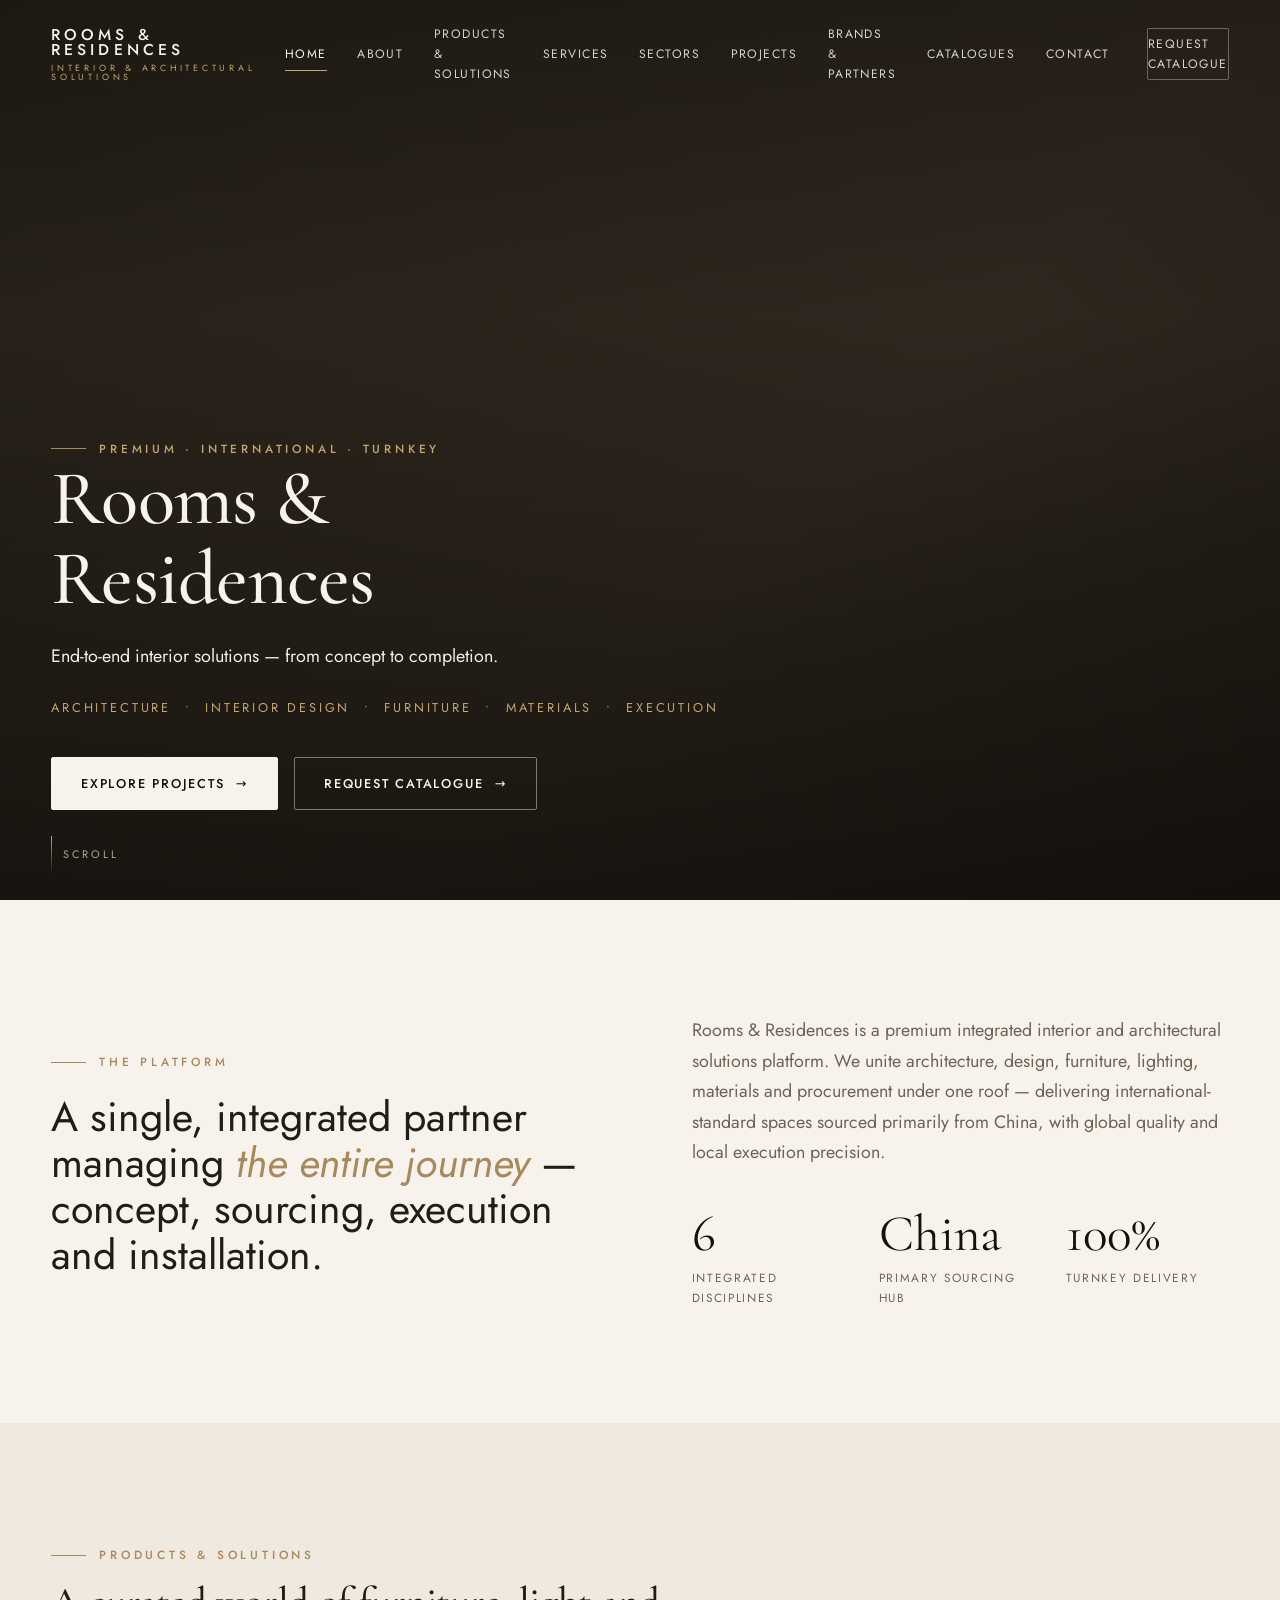
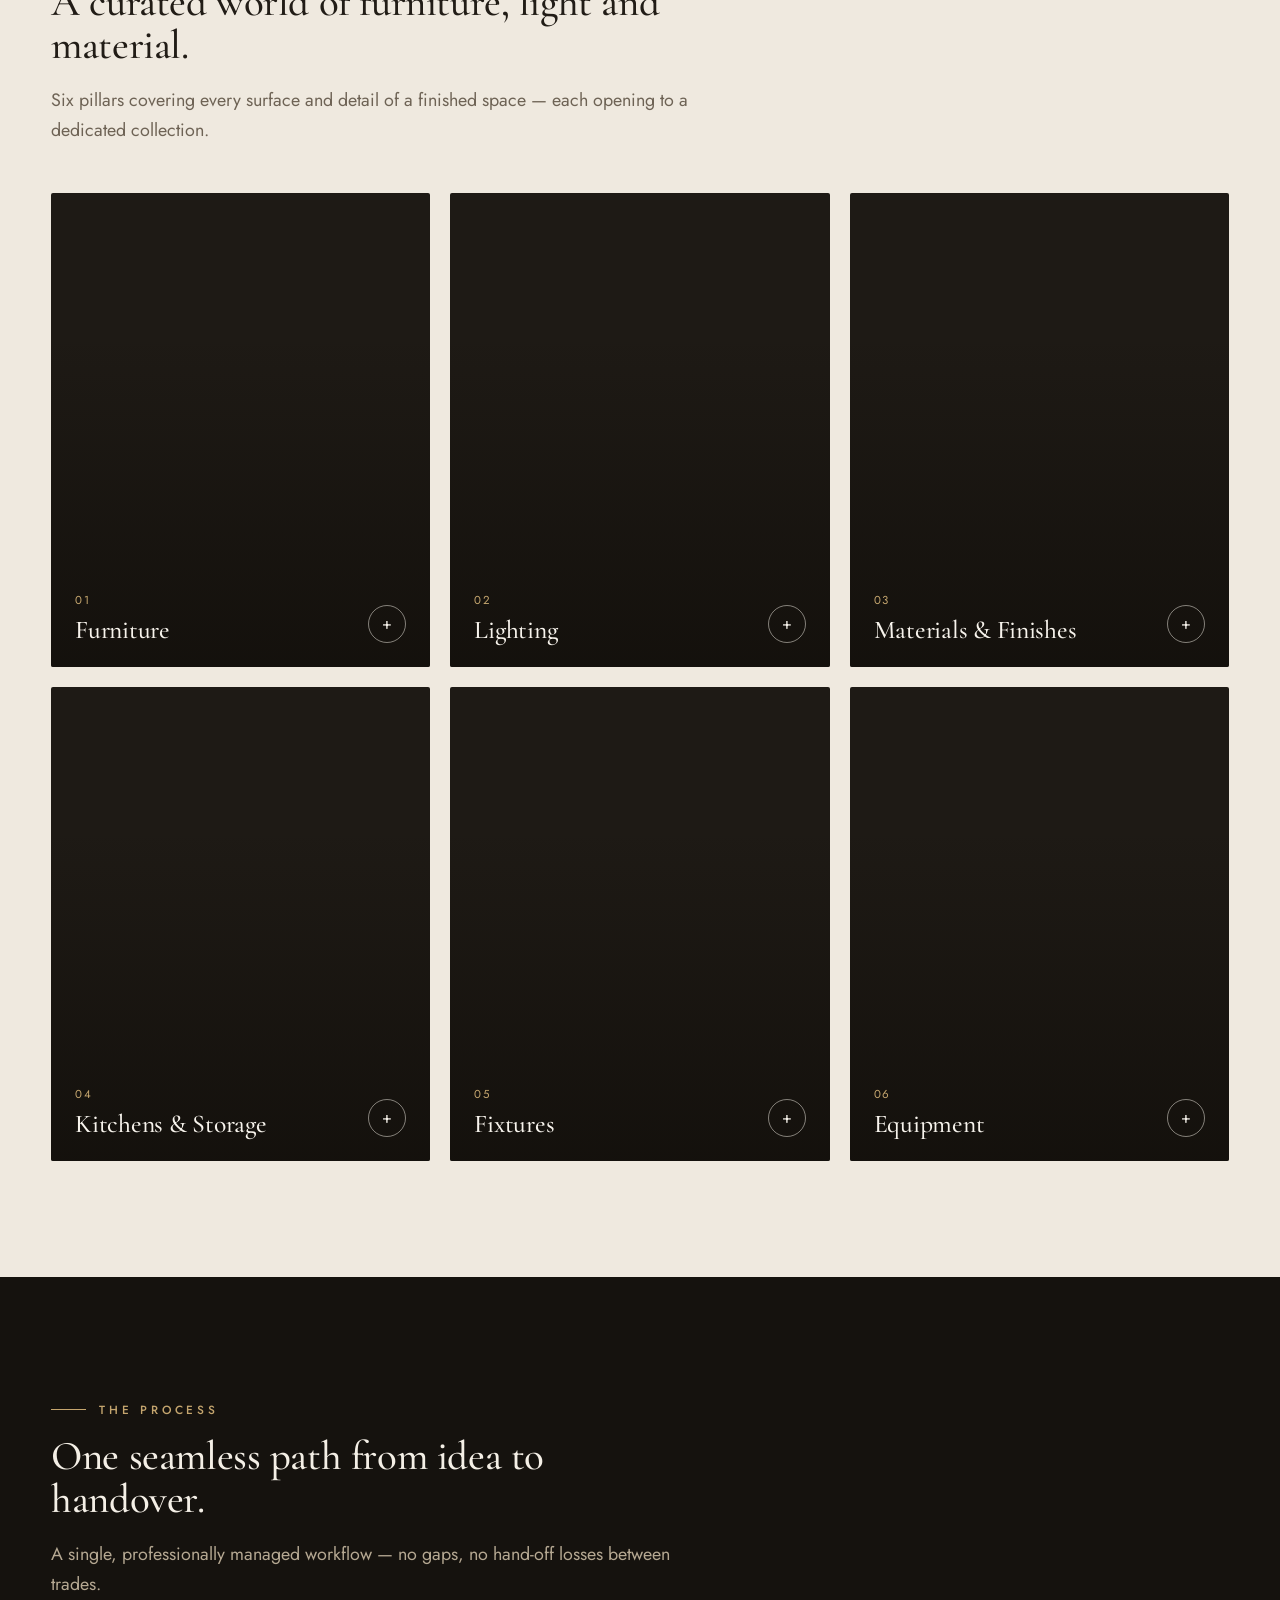
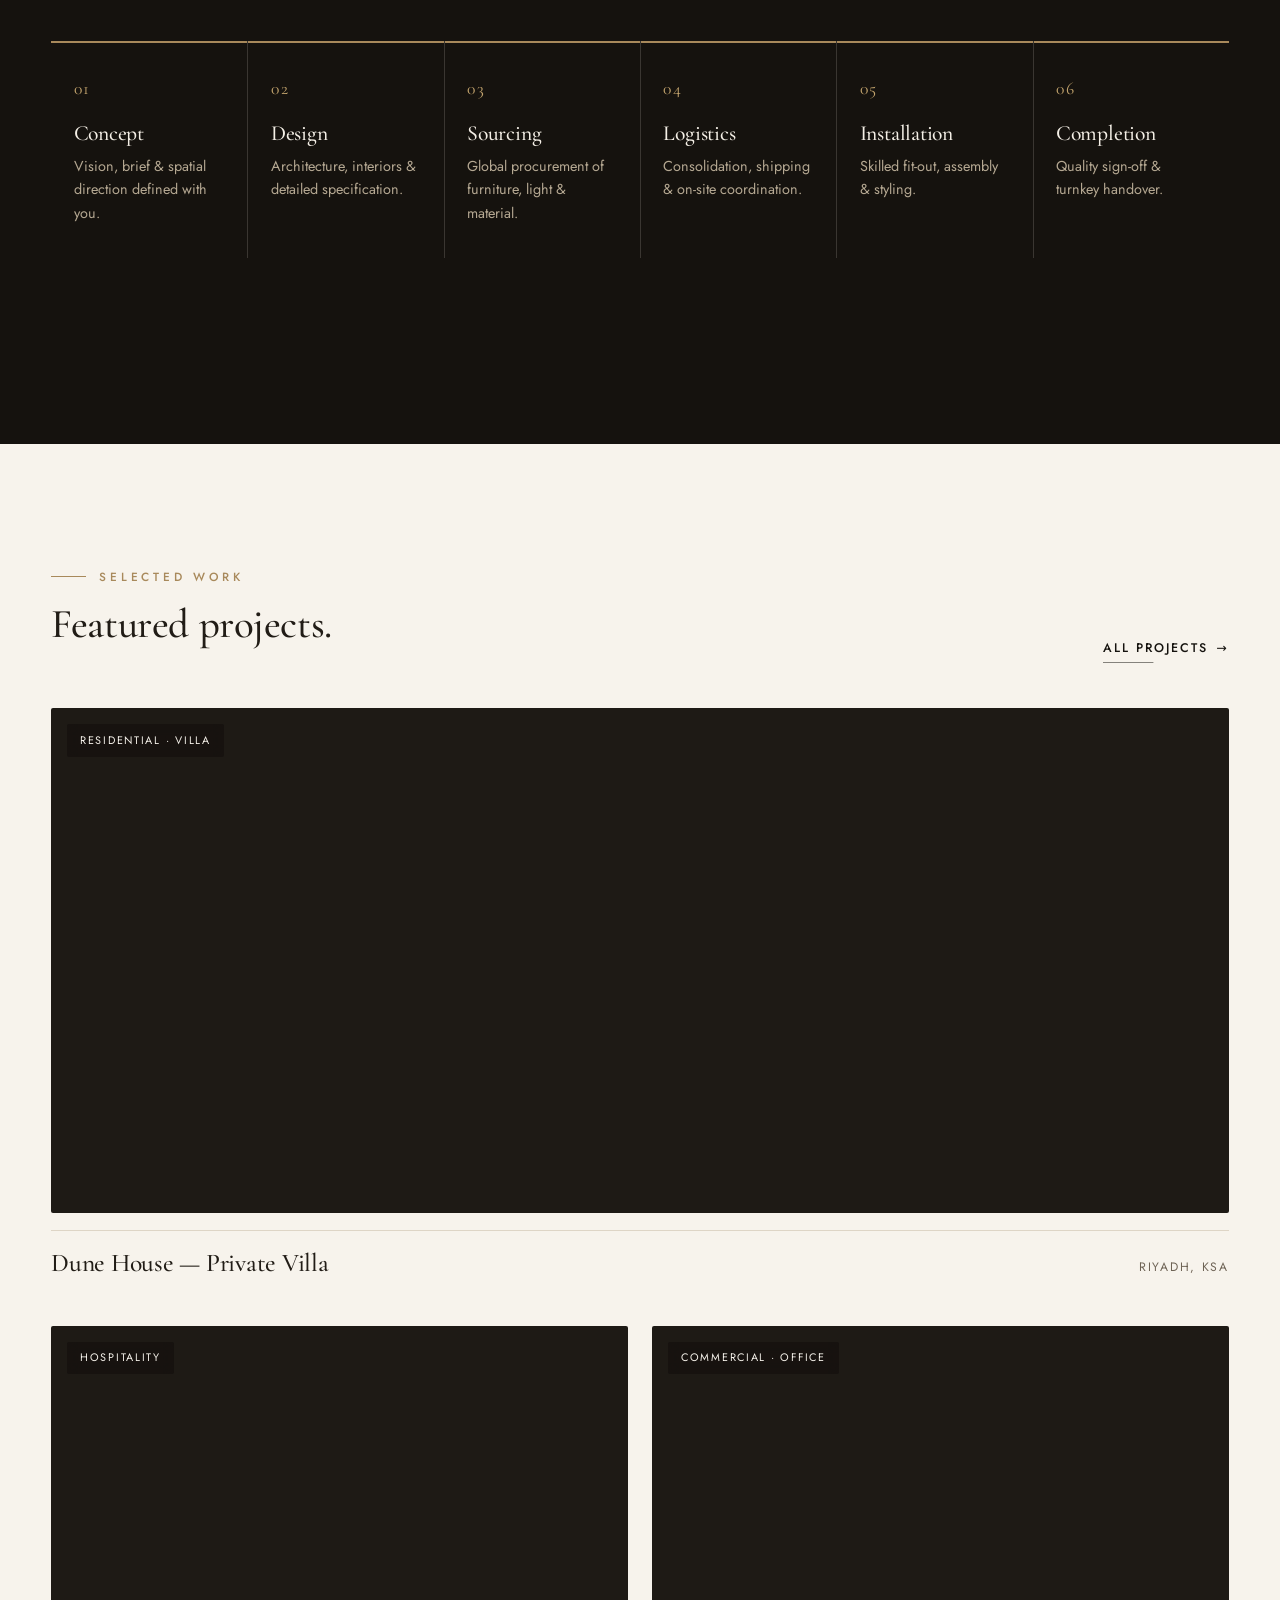
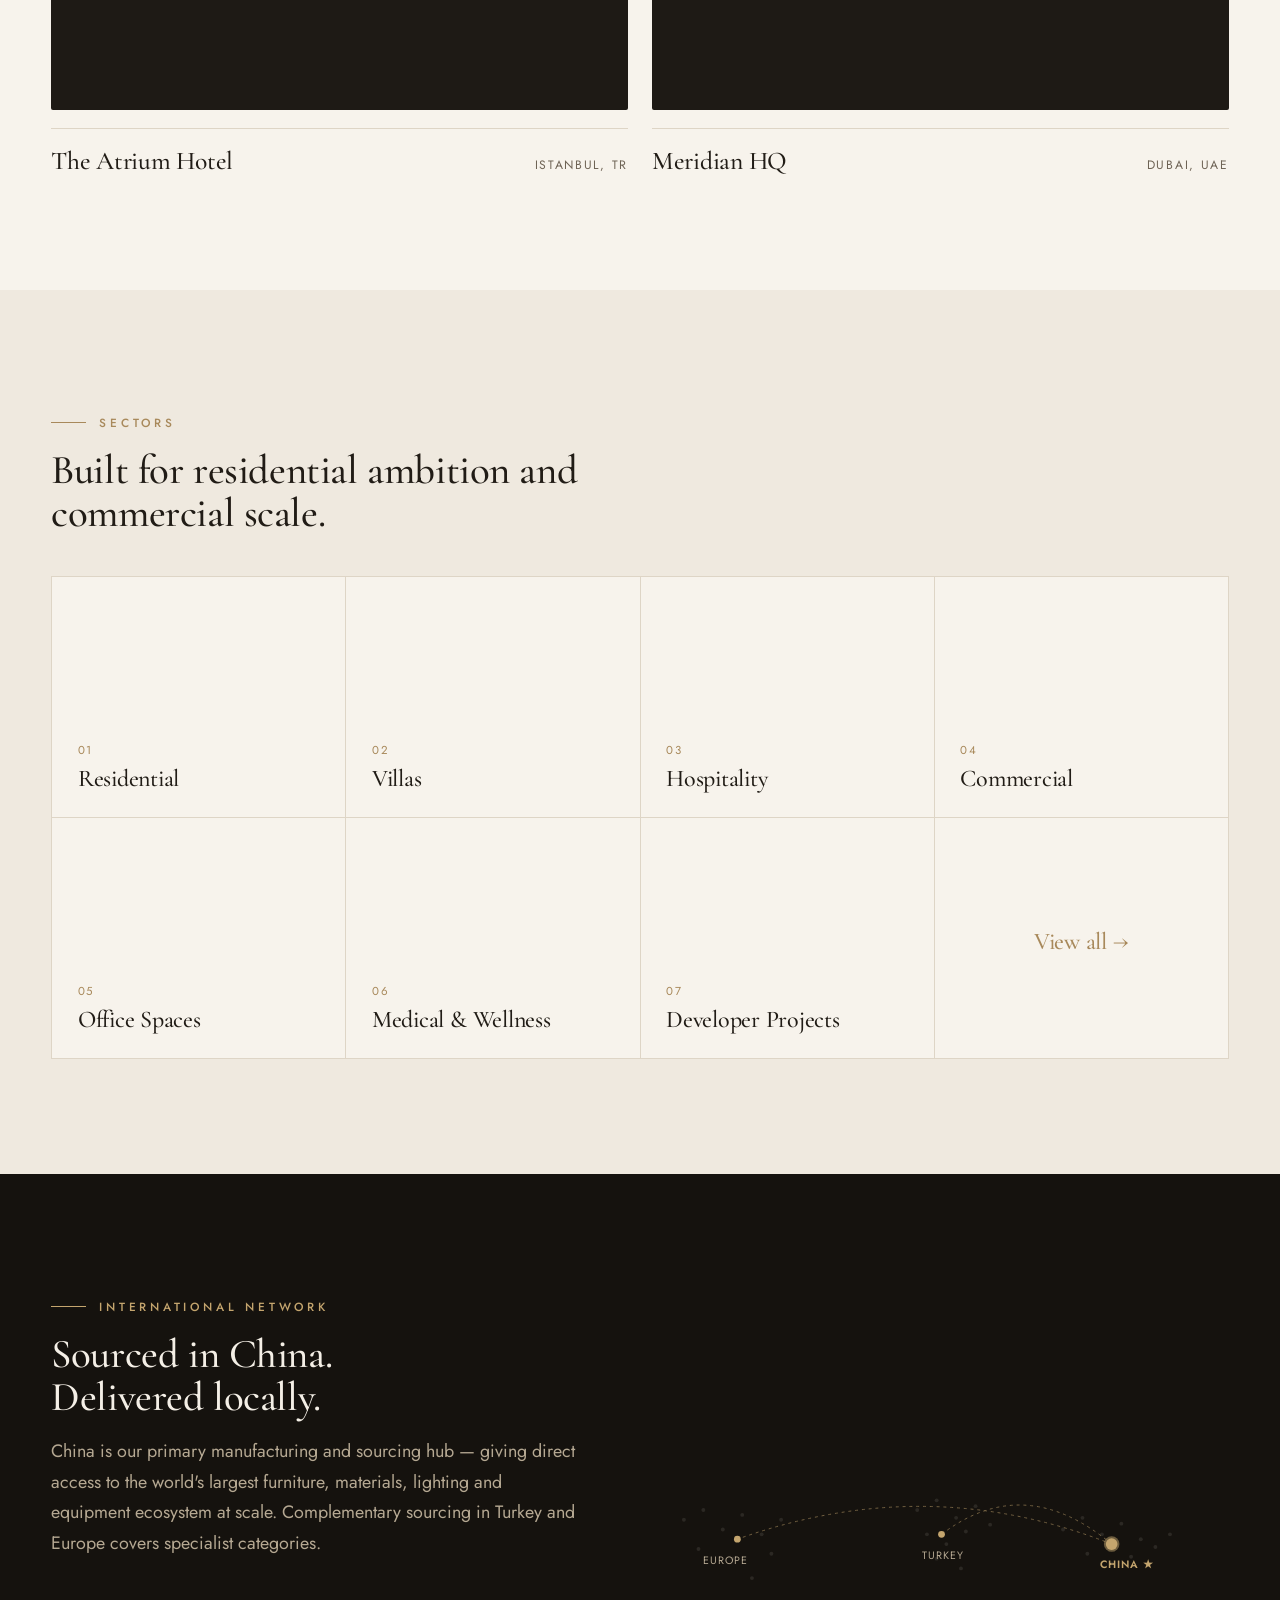
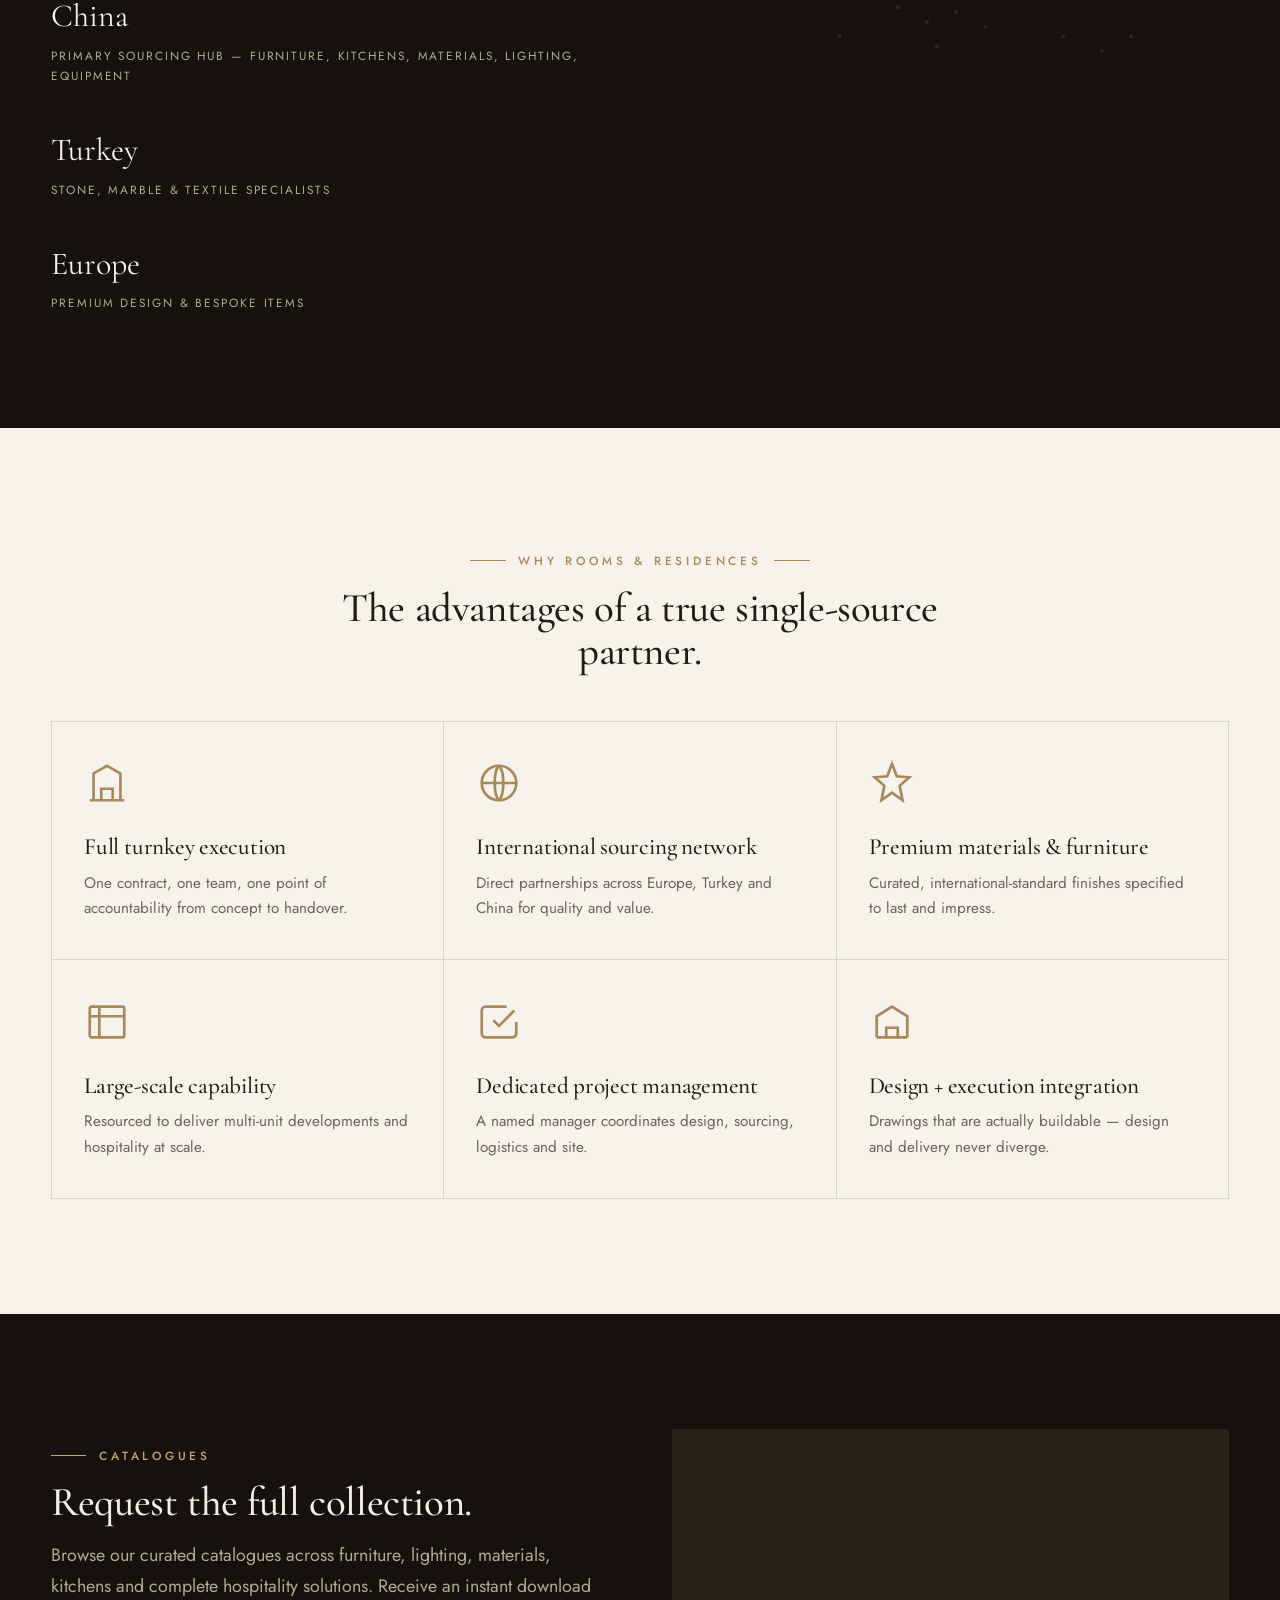
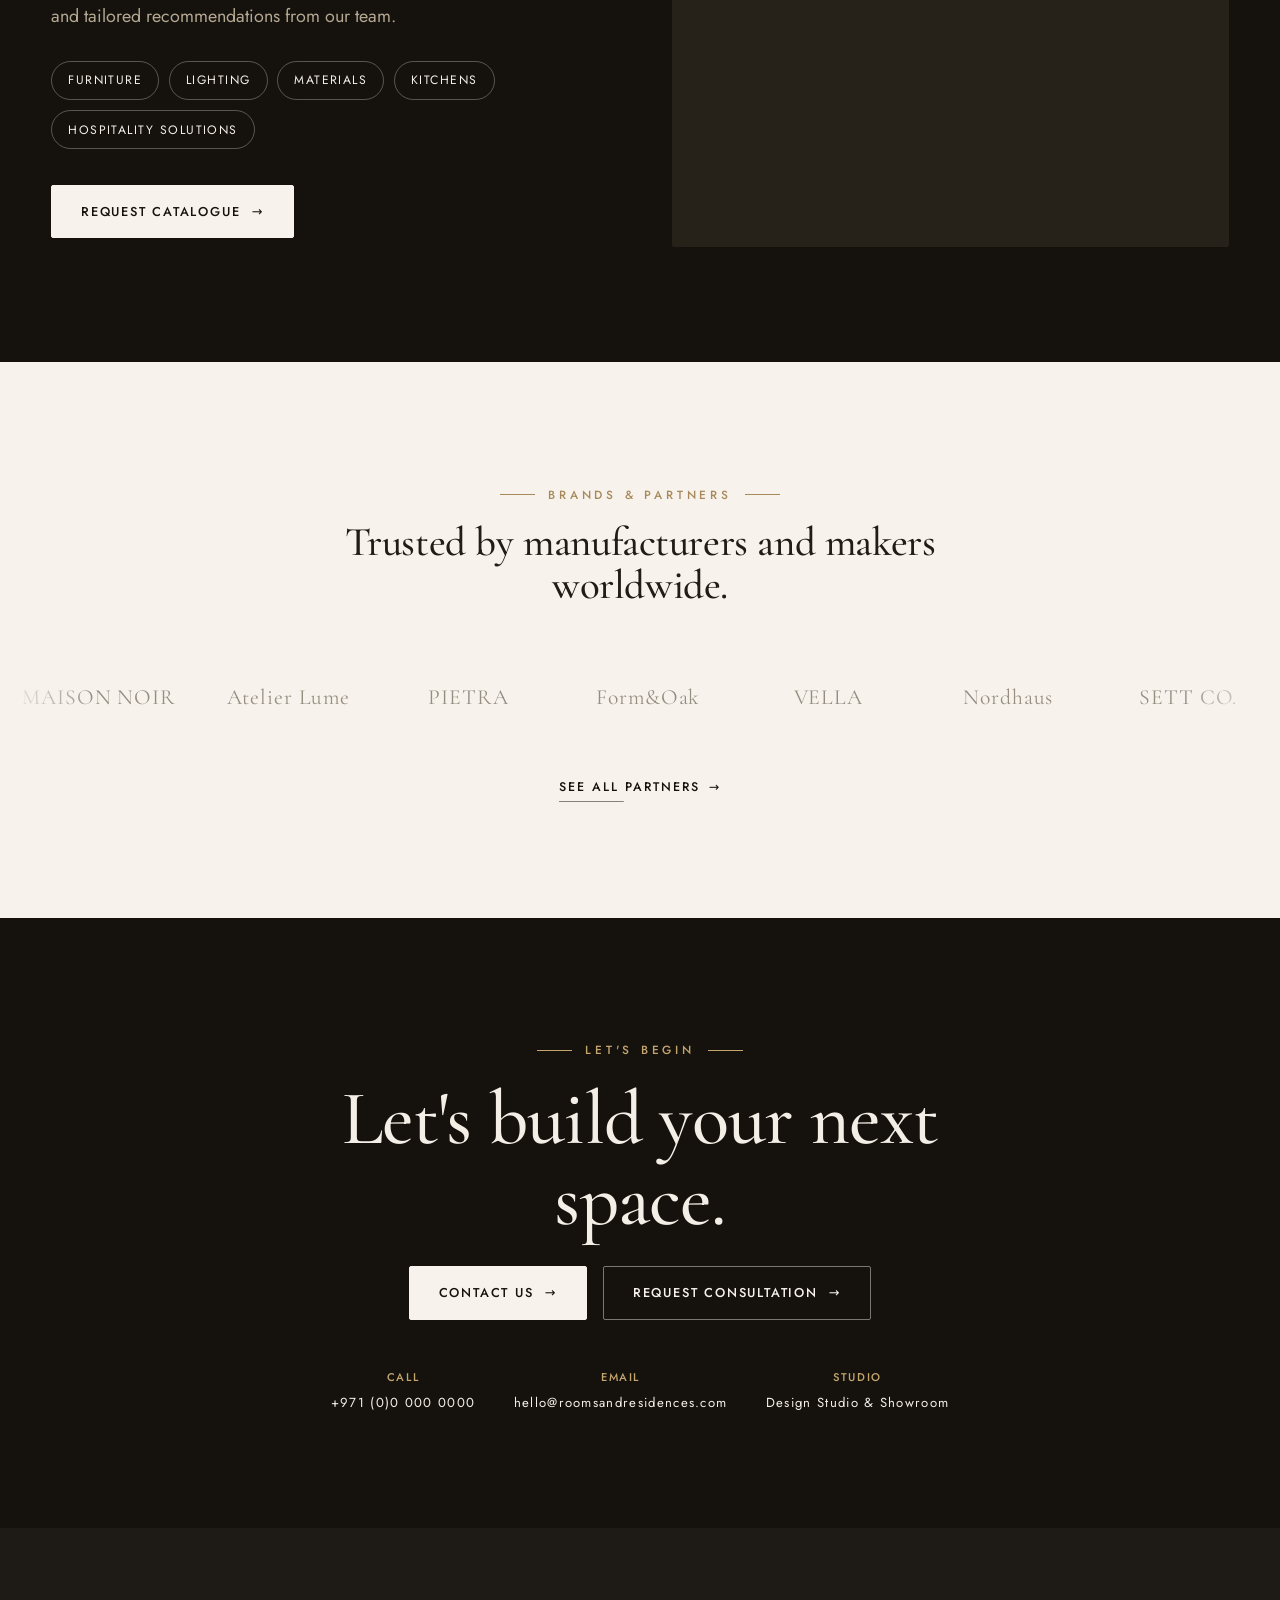
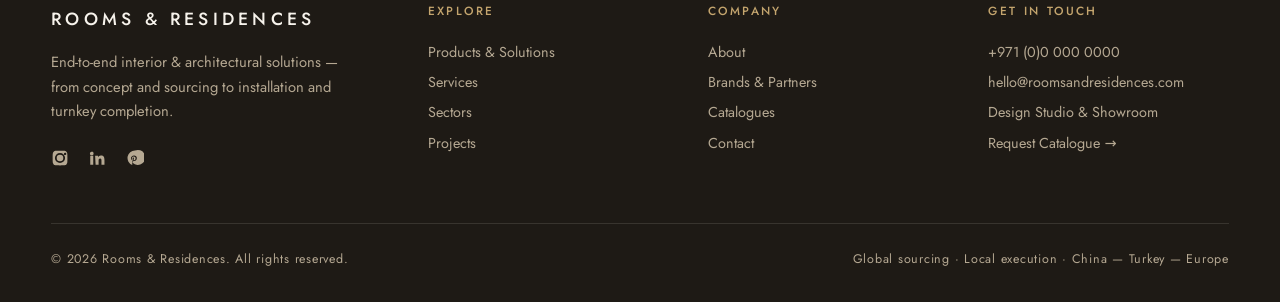
==== index.html @ d624a6ec "Initial commit — Rooms & Residences website" ====
<!DOCTYPE html>
<html lang="en">
<head>
  <meta charset="UTF-8">
  <meta name="viewport" content="width=device-width, initial-scale=1.0">
  <title>Rooms &amp; Residences — End-to-End Interior &amp; Architectural Solutions</title>
  <meta name="description" content="Rooms & Residences is a premium integrated interior and architectural platform delivering complete turnkey execution — from concept and sourcing to installation. Global sourcing, local execution.">
  <meta property="og:title" content="Rooms & Residences — Interior & Architectural Solutions">
  <meta property="og:description" content="One partner managing the entire process: concept → sourcing → execution → installation.">
  <meta property="og:type" content="website">
  <link rel="preconnect" href="https://fonts.googleapis.com">
  <link rel="preconnect" href="https://fonts.gstatic.com" crossorigin>
  <link href="https://fonts.googleapis.com/css2?family=Cormorant+Garamond:ital,wght@0,400;0,500;0,600;1,400;1,500&family=Jost:wght@300;400;500;600&display=swap" rel="stylesheet">
  <link rel="stylesheet" href="assets/css/styles.css">
</head>
<body data-page="index.html">

  <!-- SECTION 1 — HERO -->
  <section class="hero">
    <div class="hero__media media-fallback">
      <img src="https://images.unsplash.com/photo-1618221195710-dd6b41faaea6?auto=format&fit=crop&w=2000&q=80" alt="A serene, light-filled contemporary living space" onerror="this.style.display='none'">
    </div>
    <div class="hero__inner container">
      <span class="eyebrow reveal" style="color:var(--brass-bright)">Premium · International · Turnkey</span>
      <h1 class="reveal" data-delay="1">Rooms &amp; Residences</h1>
      <p class="sub reveal" data-delay="2">End-to-end interior solutions — from concept to completion.</p>
      <p class="services-line reveal" data-delay="2">Architecture &nbsp;•&nbsp; Interior Design &nbsp;•&nbsp; Furniture &nbsp;•&nbsp; Materials &nbsp;•&nbsp; Execution</p>
      <div class="cta-row reveal" data-delay="3">
        <a href="projects.html" class="btn btn--light">Explore Projects <span class="arrow">→</span></a>
        <a href="#" class="btn btn--outline-light" data-modal-open>Request Catalogue <span class="arrow">→</span></a>
      </div>
    </div>
    <div class="scroll-cue">Scroll</div>
  </section>

  <!-- SECTION 2 — BRAND INTRODUCTION -->
  <section class="section">
    <div class="container intro-grid">
      <div class="reveal">
        <span class="eyebrow">The Platform</span>
        <p class="big" style="margin-top:1.4rem">A single, integrated partner managing <em>the entire journey</em> — concept, sourcing, execution and installation.</p>
      </div>
      <div class="reveal" data-delay="1">
        <p class="lead">Rooms &amp; Residences is a premium integrated interior and architectural solutions platform. We unite architecture, design, furniture, lighting, materials and procurement under one roof — delivering international-standard spaces sourced primarily from China, with global quality and local execution precision.</p>
        <div class="stat-row">
          <div class="stat"><div class="n">6</div><div class="l">Integrated disciplines</div></div>
          <div class="stat"><div class="n">China</div><div class="l">Primary sourcing hub</div></div>
          <div class="stat"><div class="n">100%</div><div class="l">Turnkey delivery</div></div>
        </div>
      </div>
    </div>
  </section>

  <!-- SECTION 3 — PRODUCTS & SOLUTIONS PREVIEW -->
  <section class="section alt">
    <div class="container">
      <div class="section-head reveal">
        <span class="eyebrow">Products &amp; Solutions</span>
        <h2>A curated world of furniture, light and material.</h2>
        <p class="lead">Six pillars covering every surface and detail of a finished space — each opening to a dedicated collection.</p>
      </div>
      <div class="cards-grid" style="margin-top:3rem">
        <a class="tile reveal" href="products.html#furniture">
          <img src="https://images.unsplash.com/photo-1567538096630-e0c55bd6374c?auto=format&fit=crop&w=900&q=80" alt="Designer lounge furniture" onerror="this.style.display='none'">
          <div class="tile__body"><div><span class="meta">01</span><h3>Furniture</h3></div><span class="plus">+</span></div>
        </a>
        <a class="tile reveal" data-delay="1" href="products.html#lighting">
          <img src="https://images.unsplash.com/photo-1513506003901-1e6a229e2d15?auto=format&fit=crop&w=900&q=80" alt="Decorative lighting" onerror="this.style.display='none'">
          <div class="tile__body"><div><span class="meta">02</span><h3>Lighting</h3></div><span class="plus">+</span></div>
        </a>
        <a class="tile reveal" data-delay="2" href="products.html#materials">
          <img src="https://images.unsplash.com/photo-1615873968403-89e068629265?auto=format&fit=crop&w=900&q=80" alt="Marble and stone finishes" onerror="this.style.display='none'">
          <div class="tile__body"><div><span class="meta">03</span><h3>Materials &amp; Finishes</h3></div><span class="plus">+</span></div>
        </a>
        <a class="tile reveal" href="products.html#kitchens">
          <img src="https://images.unsplash.com/photo-1556909212-d5b604d0c90d?auto=format&fit=crop&w=900&q=80" alt="Bespoke kitchen and storage" onerror="this.style.display='none'">
          <div class="tile__body"><div><span class="meta">04</span><h3>Kitchens &amp; Storage</h3></div><span class="plus">+</span></div>
        </a>
        <a class="tile reveal" data-delay="1" href="products.html#fixtures">
          <img src="https://images.unsplash.com/photo-1620626011761-996317b8d101?auto=format&fit=crop&w=900&q=80" alt="Bathroom fixtures" onerror="this.style.display='none'">
          <div class="tile__body"><div><span class="meta">05</span><h3>Fixtures</h3></div><span class="plus">+</span></div>
        </a>
        <a class="tile reveal" data-delay="2" href="products.html#equipment">
          <img src="https://images.unsplash.com/photo-1556911220-bff31c812dba?auto=format&fit=crop&w=900&q=80" alt="Professional equipment and smart systems" onerror="this.style.display='none'">
          <div class="tile__body"><div><span class="meta">06</span><h3>Equipment</h3></div><span class="plus">+</span></div>
        </a>
      </div>
    </div>
  </section>

  <!-- SECTION 4 — SERVICES PROCESS -->
  <section class="section dark">
    <div class="container">
      <div class="section-head reveal">
        <span class="eyebrow">The Process</span>
        <h2>One seamless path from idea to handover.</h2>
        <p class="lead">A single, professionally managed workflow — no gaps, no hand-off losses between trades.</p>
      </div>
      <div class="process" style="margin-top:2.6rem">
        <div class="step reveal"><span class="bar"></span><span class="num">01</span><h3>Concept</h3><p>Vision, brief &amp; spatial direction defined with you.</p></div>
        <div class="step reveal" data-delay="1"><span class="bar"></span><span class="num">02</span><h3>Design</h3><p>Architecture, interiors &amp; detailed specification.</p></div>
        <div class="step reveal" data-delay="2"><span class="bar"></span><span class="num">03</span><h3>Sourcing</h3><p>Global procurement of furniture, light &amp; material.</p></div>
        <div class="step reveal"><span class="bar"></span><span class="num">04</span><h3>Logistics</h3><p>Consolidation, shipping &amp; on-site coordination.</p></div>
        <div class="step reveal" data-delay="1"><span class="bar"></span><span class="num">05</span><h3>Installation</h3><p>Skilled fit-out, assembly &amp; styling.</p></div>
        <div class="step reveal" data-delay="2"><span class="bar"></span><span class="num">06</span><h3>Completion</h3><p>Quality sign-off &amp; turnkey handover.</p></div>
      </div>
      <div class="reveal" style="margin-top:2.6rem"><a href="services.html" class="link-arrow">Explore our services <span class="arrow">→</span></a></div>
    </div>
  </section>

  <!-- SECTION 5 — FEATURED PROJECTS -->
  <section class="section">
    <div class="container">
      <div class="section-head reveal" style="display:flex;justify-content:space-between;align-items:flex-end;max-width:none;gap:2rem;flex-wrap:wrap">
        <div style="max-width:48ch">
          <span class="eyebrow">Selected Work</span>
          <h2>Featured projects.</h2>
        </div>
        <a href="projects.html" class="link-arrow">All projects <span class="arrow">→</span></a>
      </div>
      <div class="proj-grid" style="margin-top:2.8rem">
        <a class="proj big reveal" href="projects.html">
          <div class="proj__media"><img src="https://images.unsplash.com/photo-1600585154340-be6161a56a0c?auto=format&fit=crop&w=1600&q=80" alt="Private villa interior" onerror="this.style.display='none'"><span class="tag">Residential · Villa</span></div>
          <div class="proj__body"><h3>Dune House — Private Villa</h3><span class="loc">Riyadh, KSA</span></div>
        </a>
        <a class="proj reveal" href="projects.html">
          <div class="proj__media"><img src="https://images.unsplash.com/photo-1564013799919-ab600027ffc6?auto=format&fit=crop&w=1100&q=80" alt="Boutique hotel lobby" onerror="this.style.display='none'"><span class="tag">Hospitality</span></div>
          <div class="proj__body"><h3>The Atrium Hotel</h3><span class="loc">Istanbul, TR</span></div>
        </a>
        <a class="proj reveal" data-delay="1" href="projects.html">
          <div class="proj__media"><img src="https://images.unsplash.com/photo-1497366811353-6870744d04b2?auto=format&fit=crop&w=1100&q=80" alt="Corporate office interior" onerror="this.style.display='none'"><span class="tag">Commercial · Office</span></div>
          <div class="proj__body"><h3>Meridian HQ</h3><span class="loc">Dubai, UAE</span></div>
        </a>
      </div>
    </div>
  </section>

  <!-- SECTION 6 — SECTORS -->
  <section class="section alt">
    <div class="container">
      <div class="section-head reveal">
        <span class="eyebrow">Sectors</span>
        <h2>Built for residential ambition and commercial scale.</h2>
      </div>
      <div class="sector-grid reveal" style="margin-top:2.6rem">
        <div class="sector"><img src="https://images.unsplash.com/photo-1600210492493-0946911123ea?auto=format&fit=crop&w=800&q=80" alt="" onerror="this.style.display='none'"><span class="idx">01</span><h3>Residential</h3></div>
        <div class="sector"><img src="https://images.unsplash.com/photo-1613490493576-7fde63acd811?auto=format&fit=crop&w=800&q=80" alt="" onerror="this.style.display='none'"><span class="idx">02</span><h3>Villas</h3></div>
        <div class="sector"><img src="https://images.unsplash.com/photo-1551882547-ff40c63fe5fa?auto=format&fit=crop&w=800&q=80" alt="" onerror="this.style.display='none'"><span class="idx">03</span><h3>Hospitality</h3></div>
        <div class="sector"><img src="https://images.unsplash.com/photo-1497366216548-37526070297c?auto=format&fit=crop&w=800&q=80" alt="" onerror="this.style.display='none'"><span class="idx">04</span><h3>Commercial</h3></div>
        <div class="sector"><img src="https://images.unsplash.com/photo-1524758631624-e2822e304c36?auto=format&fit=crop&w=800&q=80" alt="" onerror="this.style.display='none'"><span class="idx">05</span><h3>Office Spaces</h3></div>
        <div class="sector"><img src="https://images.unsplash.com/photo-1629909613654-28e377c37b09?auto=format&fit=crop&w=800&q=80" alt="" onerror="this.style.display='none'"><span class="idx">06</span><h3>Medical &amp; Wellness</h3></div>
        <div class="sector"><img src="https://images.unsplash.com/photo-1486406146926-c627a92ad1ab?auto=format&fit=crop&w=800&q=80" alt="" onerror="this.style.display='none'"><span class="idx">07</span><h3>Developer Projects</h3></div>
        <a class="sector" href="sectors.html" style="justify-content:center;align-items:center;text-align:center"><h3 style="color:var(--brass)">View all →</h3></a>
      </div>
    </div>
  </section>

  <!-- SECTION 7 — INTERNATIONAL NETWORK -->
  <section class="section dark">
    <div class="container net-grid">
      <div class="reveal">
        <span class="eyebrow">International Network</span>
        <h2 style="font-size:var(--h2);margin:1rem 0 1.1rem">Sourced in China.<br>Delivered locally.</h2>
        <p class="lead">China is our primary manufacturing and sourcing hub — giving direct access to the world's largest furniture, materials, lighting and equipment ecosystem at scale. Complementary sourcing in Turkey and Europe covers specialist categories.</p>
        <div class="hubs">
          <div class="hub"><div class="n">China</div><div class="l">Primary sourcing hub — furniture, kitchens, materials, lighting, equipment</div></div>
          <div class="hub"><div class="n">Turkey</div><div class="l">Stone, marble &amp; textile specialists</div></div>
          <div class="hub"><div class="n">Europe</div><div class="l">Premium design &amp; bespoke items</div></div>
        </div>
      </div>
      <div class="map reveal" data-delay="1" aria-hidden="true">
        <svg viewBox="0 0 600 320" role="img" aria-label="Sourcing network map centred on China">
          <g fill="rgba(244,239,230,.10)">
            <circle cx="40" cy="80" r="2"/><circle cx="60" cy="70" r="2"/><circle cx="80" cy="90" r="2"/><circle cx="100" cy="75" r="2"/><circle cx="120" cy="95" r="2"/><circle cx="140" cy="80" r="2"/><circle cx="55" cy="110" r="2"/><circle cx="90" cy="120" r="2"/><circle cx="130" cy="115" r="2"/><circle cx="110" cy="140" r="2"/>
            <circle cx="280" cy="70" r="2"/><circle cx="300" cy="60" r="2"/><circle cx="320" cy="78" r="2"/><circle cx="340" cy="66" r="2"/><circle cx="290" cy="95" r="2"/><circle cx="310" cy="105" r="2"/><circle cx="330" cy="92" r="2"/><circle cx="355" cy="85" r="2"/><circle cx="300" cy="120" r="2"/><circle cx="325" cy="130" r="2"/>
            <circle cx="430" cy="90" r="2"/><circle cx="450" cy="78" r="2"/><circle cx="470" cy="95" r="2"/><circle cx="490" cy="84" r="2"/><circle cx="510" cy="100" r="2"/><circle cx="455" cy="115" r="2"/><circle cx="480" cy="125" r="2"/><circle cx="500" cy="118" r="2"/><circle cx="525" cy="108" r="2"/><circle cx="540" cy="95" r="2"/>
            <circle cx="260" cy="170" r="2"/><circle cx="290" cy="185" r="2"/><circle cx="320" cy="175" r="2"/><circle cx="350" cy="190" r="2"/><circle cx="300" cy="210" r="2"/><circle cx="200" cy="200" r="2"/><circle cx="430" cy="200" r="2"/><circle cx="470" cy="215" r="2"/><circle cx="500" cy="200" r="2"/>
          </g>
          <!-- routes radiating from China (primary hub) -->
          <g stroke="var(--brass-bright)" stroke-width="1" fill="none" opacity=".55" stroke-dasharray="3 4">
            <path d="M480 105 Q 390 30 305 95"/>
            <path d="M480 105 Q 290 30 95 100"/>
          </g>
          <!-- hubs — China largest -->
          <g>
            <circle class="pulse" cx="480" cy="105" r="8"/><circle class="dot" cx="480" cy="105" r="6"/>
            <circle class="pulse" cx="305" cy="95"/><circle class="dot" cx="305" cy="95" r="3.5"/>
            <circle class="pulse" cx="95" cy="100"/><circle class="dot" cx="95" cy="100" r="3.5"/>
          </g>
          <g fill="var(--muted-inv)" font-size="11" font-family="Jost, sans-serif" letter-spacing="1">
            <text x="468" y="130" font-weight="600" fill="var(--brass-bright)">CHINA ★</text>
            <text x="285" y="120">TURKEY</text>
            <text x="60" y="125">EUROPE</text>
          </g>
        </svg>
      </div>
    </div>
  </section>

  <!-- SECTION 8 — WHY ROOMS & RESIDENCES -->
  <section class="section">
    <div class="container">
      <div class="section-head center reveal">
        <span class="eyebrow center">Why Rooms &amp; Residences</span>
        <h2>The advantages of a true single-source partner.</h2>
      </div>
      <div class="why-grid" style="margin-top:3rem">
        <div class="feature reveal">
          <svg class="ico" viewBox="0 0 24 24" fill="none" stroke="currentColor" stroke-width="1.4"><path d="M3 21h18M5 21V7l7-4 7 4v14M9 21v-6h6v6"/></svg>
          <h3>Full turnkey execution</h3><p>One contract, one team, one point of accountability from concept to handover.</p>
        </div>
        <div class="feature reveal" data-delay="1">
          <svg class="ico" viewBox="0 0 24 24" fill="none" stroke="currentColor" stroke-width="1.4"><circle cx="12" cy="12" r="9"/><path d="M3 12h18M12 3c3 3 3 15 0 18M12 3c-3 3-3 15 0 18"/></svg>
          <h3>International sourcing network</h3><p>Direct partnerships across Europe, Turkey and China for quality and value.</p>
        </div>
        <div class="feature reveal" data-delay="2">
          <svg class="ico" viewBox="0 0 24 24" fill="none" stroke="currentColor" stroke-width="1.4"><path d="M12 2l2.5 6.5L21 9l-5 4.5L17.5 21 12 17l-5.5 4L8 13.5 3 9l6.5-.5z"/></svg>
          <h3>Premium materials &amp; furniture</h3><p>Curated, international-standard finishes specified to last and impress.</p>
        </div>
        <div class="feature reveal">
          <svg class="ico" viewBox="0 0 24 24" fill="none" stroke="currentColor" stroke-width="1.4"><rect x="3" y="4" width="18" height="16" rx="1"/><path d="M3 9h18M8 4v16"/></svg>
          <h3>Large-scale capability</h3><p>Resourced to deliver multi-unit developments and hospitality at scale.</p>
        </div>
        <div class="feature reveal" data-delay="1">
          <svg class="ico" viewBox="0 0 24 24" fill="none" stroke="currentColor" stroke-width="1.4"><path d="M9 11l3 3 8-8M21 12v6a2 2 0 0 1-2 2H5a2 2 0 0 1-2-2V6a2 2 0 0 1 2-2h11"/></svg>
          <h3>Dedicated project management</h3><p>A named manager coordinates design, sourcing, logistics and site.</p>
        </div>
        <div class="feature reveal" data-delay="2">
          <svg class="ico" viewBox="0 0 24 24" fill="none" stroke="currentColor" stroke-width="1.4"><path d="M4 20V9l8-5 8 5v11M4 20h16M9 20v-5h6v5M12 4v0"/></svg>
          <h3>Design + execution integration</h3><p>Drawings that are actually buildable — design and delivery never diverge.</p>
        </div>
      </div>
    </div>
  </section>

  <!-- SECTION 9 — CATALOGUE -->
  <section class="section dark cat-band">
    <div class="container cat-grid">
      <div class="reveal">
        <span class="eyebrow">Catalogues</span>
        <h2 style="font-size:var(--h2);margin:1rem 0 1rem">Request the full collection.</h2>
        <p class="lead">Browse our curated catalogues across furniture, lighting, materials, kitchens and complete hospitality solutions. Receive an instant download and tailored recommendations from our team.</p>
        <div class="cat-list">
          <span class="chip">Furniture</span><span class="chip">Lighting</span><span class="chip">Materials</span><span class="chip">Kitchens</span><span class="chip">Hospitality Solutions</span>
        </div>
        <a href="#" class="btn btn--light" data-modal-open>Request Catalogue <span class="arrow">→</span></a>
      </div>
      <div class="cat-visual reveal" data-delay="1">
        <img src="https://images.unsplash.com/photo-1616137466211-f939a420be84?auto=format&fit=crop&w=1100&q=80" alt="Pages of the Rooms & Residences catalogue" onerror="this.style.display='none'">
      </div>
    </div>
  </section>

  <!-- SECTION 10 — BRANDS & PARTNERS -->
  <section class="section">
    <div class="container">
      <div class="section-head center reveal">
        <span class="eyebrow center">Brands &amp; Partners</span>
        <h2>Trusted by manufacturers and makers worldwide.</h2>
      </div>
    </div>
    <div class="logo-ticker reveal" style="margin-top:2.6rem">
      <div class="logo-track">
        <div class="logo-cell"><span>MAISON&nbsp;NOIR</span></div>
        <div class="logo-cell"><span>Atelier&nbsp;Lume</span></div>
        <div class="logo-cell"><span>PIETRA</span></div>
        <div class="logo-cell"><span>Form&amp;Oak</span></div>
        <div class="logo-cell"><span>VELLA</span></div>
        <div class="logo-cell"><span>Nordhaus</span></div>
        <div class="logo-cell"><span>SETT&nbsp;CO.</span></div>
        <div class="logo-cell"><span>Lucerna</span></div>
        <div class="logo-cell"><span>TERRA&nbsp;Stone</span></div>
        <div class="logo-cell"><span>Casa&nbsp;Veneto</span></div>
        <div class="logo-cell"><span>OBLIQUE</span></div>
        <div class="logo-cell"><span>Marfil&nbsp;&amp;&nbsp;Co</span></div>
        <!-- duplicate set for seamless loop -->
        <div class="logo-cell"><span>MAISON&nbsp;NOIR</span></div>
        <div class="logo-cell"><span>Atelier&nbsp;Lume</span></div>
        <div class="logo-cell"><span>PIETRA</span></div>
        <div class="logo-cell"><span>Form&amp;Oak</span></div>
        <div class="logo-cell"><span>VELLA</span></div>
        <div class="logo-cell"><span>Nordhaus</span></div>
        <div class="logo-cell"><span>SETT&nbsp;CO.</span></div>
        <div class="logo-cell"><span>Lucerna</span></div>
        <div class="logo-cell"><span>TERRA&nbsp;Stone</span></div>
        <div class="logo-cell"><span>Casa&nbsp;Veneto</span></div>
        <div class="logo-cell"><span>OBLIQUE</span></div>
        <div class="logo-cell"><span>Marfil&nbsp;&amp;&nbsp;Co</span></div>
      </div>
    </div>
    <div class="container">
      <p class="center reveal" style="margin-top:1.6rem"><a href="partners.html" class="link-arrow">See all partners <span class="arrow">→</span></a></p>
    </div>
  </section>

  <!-- SECTION 11 — FINAL CTA / CONTACT -->
  <section class="section dark final">
    <div class="container">
      <span class="eyebrow center reveal">Let's Begin</span>
      <h2 class="reveal" data-delay="1">Let's build your next space.</h2>
      <div class="cta-row reveal" data-delay="2">
        <a href="contact.html" class="btn btn--light">Contact Us <span class="arrow">→</span></a>
        <a href="contact.html#consultation" class="btn btn--outline-light">Request Consultation <span class="arrow">→</span></a>
      </div>
      <div class="contact-meta reveal" data-delay="3">
        <div><b>Call</b><a href="tel:+97100000000">+971 (0)0 000 0000</a></div>
        <div><b>Email</b><a href="mailto:hello@roomsandresidences.com">hello@roomsandresidences.com</a></div>
        <div><b>Studio</b><span>Design Studio &amp; Showroom</span></div>
      </div>
    </div>
  </section>

  <script src="assets/js/site.js"></script>
</body>
</html>
---- assets/css/styles.css ----
/* =========================================================
   ROOMS & RESIDENCES — Design System
   Editorial · Architectural · Modern Luxury
   Palette: warm neutrals + charcoal contrast + brass accent
   Type: Cormorant Garamond (display) · Jost (sans / UI)
   ========================================================= */

/* ---------- Tokens ---------- */
:root {
  /* Warm neutral palette */
  --paper:        #F7F3EC;  /* primary background */
  --paper-2:      #EFE9DF;  /* alt background */
  --sand:         #E6DDCF;
  --stone:        #C9BCA8;
  --line:         #DED5C6;  /* hairline borders on light */

  /* Dark contrast */
  --ink:          #15120E;  /* near-black warm */
  --charcoal:     #1E1A15;
  --charcoal-2:   #262119;

  /* Brass accent (muted, architectural — affordable premium) */
  --brass:        #A8895B;
  --brass-bright: #C4A56E;
  --brass-soft:   #BFA888;

  /* Text */
  --text:         #211C16;  /* body on light */
  --muted:        #6E6355;  /* muted on light (>=4.5:1 on paper) */
  --text-inv:     #F4EFE6;  /* body on dark */
  --muted-inv:    #B5A892;  /* muted on dark */

  /* Type scale (fluid) */
  --display: clamp(2.6rem, 6vw, 5.6rem);
  --h1:      clamp(2.2rem, 4.6vw, 4rem);
  --h2:      clamp(1.8rem, 3.2vw, 2.9rem);
  --h3:      clamp(1.3rem, 2vw, 1.7rem);
  --lead:    clamp(1.05rem, 1.4vw, 1.3rem);

  /* Spacing / layout */
  --container: 1280px;
  --gutter: clamp(1.25rem, 4vw, 4rem);
  --section: clamp(4.5rem, 9vw, 9rem);
  --radius: 2px;

  --ease: cubic-bezier(.22, .61, .36, 1);
  --dur: 320ms;

  --shadow: 0 24px 60px -28px rgba(21,18,14,.45);

  --z-nav: 50;
  --z-modal: 90;

  /* Fixed header clearance — update if header height changes */
  --nav-h: 76px;
}

/* ---------- Reset ---------- */
*, *::before, *::after { box-sizing: border-box; }
* { margin: 0; }
html { scroll-behavior: smooth; -webkit-text-size-adjust: 100%; }
@media (prefers-reduced-motion: reduce) {
  html { scroll-behavior: auto; }
  *, *::before, *::after {
    animation-duration: .001ms !important;
    transition-duration: .001ms !important;
    animation-iteration-count: 1 !important;
  }
}
body {
  font-family: 'Jost', system-ui, -apple-system, 'Segoe UI', sans-serif;
  background: var(--paper);
  color: var(--text);
  line-height: 1.65;
  font-size: 1rem;
  -webkit-font-smoothing: antialiased;
  text-rendering: optimizeLegibility;
  overflow-x: hidden;
}
img { display: block; max-width: 100%; height: auto; }
a { color: inherit; text-decoration: none; }
button { font: inherit; cursor: pointer; border: none; background: none; color: inherit; }
ul { list-style: none; padding: 0; }
::selection { background: var(--brass); color: #fff; }

/* ---------- Typography ---------- */
h1, h2, h3, h4 { font-family: 'Cormorant Garamond', Georgia, serif; font-weight: 500; line-height: 1.05; letter-spacing: -.01em; }
.serif { font-family: 'Cormorant Garamond', Georgia, serif; }
.eyebrow {
  font-family: 'Jost', sans-serif;
  font-size: .74rem;
  font-weight: 500;
  letter-spacing: .32em;
  text-transform: uppercase;
  color: var(--brass);
  display: inline-flex;
  align-items: center;
  gap: .8rem;
}
.eyebrow::before {
  content: "";
  width: 2.2rem; height: 1px;
  background: var(--brass);
  display: inline-block;
}
.eyebrow.center::after {
  content: ""; width: 2.2rem; height: 1px; background: var(--brass); display: inline-block;
}
.eyebrow.center { justify-content: center; }
.lead { font-size: var(--lead); color: var(--muted); max-width: 60ch; line-height: 1.7; }

/* ---------- Layout helpers ---------- */
.container { width: 100%; max-width: var(--container); margin-inline: auto; padding-inline: var(--gutter); }
.section { padding-block: var(--section); }
.section--tight { padding-block: clamp(3rem, 6vw, 5.5rem); }
.dark { background: var(--ink); color: var(--text-inv); }
.dark .lead { color: var(--muted-inv); }
.dark .eyebrow { color: var(--brass-bright); }
.dark .eyebrow::before, .dark .eyebrow.center::after { background: var(--brass-bright); }
.alt { background: var(--paper-2); }
.center { text-align: center; }
.mx-auto { margin-inline: auto; }

.section-head { max-width: 64ch; }
.section-head.center { margin-inline: auto; }
.section-head h2 { font-size: var(--h2); margin: 1rem 0 1.1rem; }
.section-head .lead { margin-top: .25rem; }

/* ---------- Buttons ---------- */
.btn {
  --bg: var(--ink); --fg: var(--paper); --bd: var(--ink);
  display: inline-flex; align-items: center; gap: .7rem;
  padding: .95rem 1.8rem;
  font-size: .8rem; font-weight: 500; letter-spacing: .14em; text-transform: uppercase;
  background: var(--bg); color: var(--fg);
  border: 1px solid var(--bd);
  border-radius: var(--radius);
  cursor: pointer;
  transition: background var(--dur) var(--ease), color var(--dur) var(--ease), border-color var(--dur) var(--ease);
}
.btn:hover { --bg: var(--brass); --bd: var(--brass); --fg: #fff; }
.btn:focus-visible { outline: 2px solid var(--brass-bright); outline-offset: 3px; }
.btn--ghost { --bg: transparent; --fg: var(--ink); --bd: var(--ink); }
.btn--ghost:hover { --bg: var(--ink); --fg: var(--paper); --bd: var(--ink); }
.btn--light { --bg: var(--paper); --fg: var(--ink); --bd: var(--paper); }
.btn--light:hover { --bg: var(--brass); --fg: #fff; --bd: var(--brass); }
.btn--outline-light { --bg: transparent; --fg: var(--paper); --bd: rgba(244,239,230,.45); }
.btn--outline-light:hover { --bg: var(--paper); --fg: var(--ink); --bd: var(--paper); }
.btn .arrow { transition: transform var(--dur) var(--ease); }
.btn:hover .arrow { transform: translateX(4px); }

.link-arrow {
  display: inline-flex; align-items: center; gap: .55rem;
  font-size: .78rem; font-weight: 500; letter-spacing: .16em; text-transform: uppercase;
  color: var(--ink);
  padding-bottom: .3rem;
  position: relative;
}
.link-arrow::after { content: ""; position: absolute; left: 0; bottom: 0; height: 1px; width: 100%; background: currentColor; transform: scaleX(.4); transform-origin: left; opacity: .5; transition: transform var(--dur) var(--ease), opacity var(--dur) var(--ease); }
.link-arrow:hover::after { transform: scaleX(1); opacity: 1; }
.link-arrow .arrow { transition: transform var(--dur) var(--ease); }
.link-arrow:hover .arrow { transform: translateX(4px); }
.dark .link-arrow { color: var(--brass-bright); }

/* ---------- Header / Nav ---------- */
.site-header {
  position: fixed; inset: 0 0 auto 0; z-index: var(--z-nav);
  display: flex; align-items: center; justify-content: space-between;
  padding: 1.2rem var(--gutter);
  transition: background var(--dur) var(--ease), padding var(--dur) var(--ease), box-shadow var(--dur) var(--ease);
  color: var(--paper);
}
.site-header.solid {
  background: rgba(20,17,13,.92);
  backdrop-filter: blur(10px);
  padding-block: .85rem;
  box-shadow: 0 1px 0 rgba(255,255,255,.06);
}
.brand { display: flex; flex-direction: column; line-height: 1; z-index: 2; }
.brand b { font-family: 'Jost', sans-serif; font-weight: 500; letter-spacing: .26em; font-size: .98rem; text-transform: uppercase; }
.brand span { font-size: .56rem; letter-spacing: .42em; text-transform: uppercase; color: var(--brass-bright); margin-top: .35rem; }
.nav { display: flex; align-items: center; gap: 1.9rem; }
.nav a {
  font-size: .76rem; font-weight: 400; letter-spacing: .12em; text-transform: uppercase;
  opacity: .85; position: relative; padding: .3rem 0;
  transition: opacity var(--dur) var(--ease);
}
.nav a::after { content: ""; position: absolute; left: 0; bottom: -2px; height: 1px; width: 100%; background: var(--brass-bright); transform: scaleX(0); transform-origin: left; transition: transform var(--dur) var(--ease); }
.nav a:hover, .nav a[aria-current="page"] { opacity: 1; }
.nav a:hover::after, .nav a[aria-current="page"]::after { transform: scaleX(1); }
.nav-cta {
  margin-left: .4rem; padding: .6rem 1.1rem; border: 1px solid rgba(244,239,230,.4);
  border-radius: var(--radius); font-size: .72rem; letter-spacing: .14em; text-transform: uppercase;
  transition: background var(--dur) var(--ease), color var(--dur) var(--ease), border-color var(--dur) var(--ease);
}
.nav-cta:hover { background: var(--brass); border-color: var(--brass); color: #fff; }
.nav-cta::after { display: none; }
.nav-toggle { display: none; width: 44px; height: 44px; align-items: center; justify-content: center; z-index: 2; }
.nav-toggle span { position: relative; width: 24px; height: 1.5px; background: currentColor; transition: background .1s; }
.nav-toggle span::before, .nav-toggle span::after { content: ""; position: absolute; left: 0; width: 24px; height: 1.5px; background: currentColor; transition: transform var(--dur) var(--ease); }
.nav-toggle span::before { top: -7px; }
.nav-toggle span::after { top: 7px; }
body.nav-open .nav-toggle span { background: transparent; }
body.nav-open .nav-toggle span::before { transform: translateY(7px) rotate(45deg); }
body.nav-open .nav-toggle span::after { transform: translateY(-7px) rotate(-45deg); }

@media (max-width: 980px) {
  .nav-toggle { display: flex; }
  .nav {
    position: fixed; inset: 0; flex-direction: column; justify-content: center; gap: 1.6rem;
    background: var(--ink); color: var(--paper);
    transform: translateX(100%); transition: transform var(--dur) var(--ease);
    padding: 5rem var(--gutter);
  }
  body.nav-open .nav { transform: translateX(0); }
  .nav a { font-size: 1.1rem; opacity: 1; }
  .nav-cta { border-color: var(--brass-bright); }
}

/* ---------- Hero ---------- */
.hero { position: relative; min-height: 100svh; display: flex; align-items: flex-end; color: var(--paper); overflow: hidden; }
.hero__media { position: absolute; inset: 0; z-index: 0; }
.hero__media img { width: 100%; height: 100%; object-fit: cover; transform: scale(1.06); animation: heroZoom 14s var(--ease) forwards; }
.hero__media::after { content: ""; position: absolute; inset: 0; background: linear-gradient(180deg, rgba(17,14,10,.55) 0%, rgba(17,14,10,.25) 35%, rgba(17,14,10,.82) 100%); }
@keyframes heroZoom { to { transform: scale(1); } }
.hero__inner { position: relative; z-index: 1; width: 100%; padding-bottom: clamp(3rem, 7vw, 6rem); }
.hero h1 { font-size: var(--display); font-weight: 500; max-width: 16ch; }
.hero .sub { font-size: var(--lead); color: var(--text-inv); max-width: 46ch; margin-top: 1.4rem; }
.hero .services-line { margin-top: 1.6rem; font-size: .8rem; letter-spacing: .22em; text-transform: uppercase; color: var(--brass-bright); }
.hero .cta-row { margin-top: 2.4rem; display: flex; flex-wrap: wrap; gap: 1rem; }
.scroll-cue { position: absolute; left: var(--gutter); bottom: 1.6rem; z-index: 1; font-size: .68rem; letter-spacing: .26em; text-transform: uppercase; color: var(--muted-inv); display: flex; align-items: center; gap: .7rem; }
.scroll-cue::before { content: ""; width: 1px; height: 38px; background: linear-gradient(var(--brass-bright), transparent); animation: cue 2s var(--ease) infinite; }
@keyframes cue { 0%,100%{ opacity:.3; transform: scaleY(.6);} 50%{opacity:1; transform: scaleY(1);} }

/* page hero (inner pages) */
.page-hero {
  position: relative; min-height: 62vh; display: flex;
  align-items: stretch; /* full-height inner so crumbs can go top, heading bottom */
  color: var(--paper); overflow: hidden;
}
.page-hero__media { position: absolute; inset: 0; }
.page-hero__media img { width: 100%; height: 100%; object-fit: cover; }
.page-hero__media::after { content: ""; position: absolute; inset: 0; background: linear-gradient(180deg, rgba(17,14,10,.52) 0%, rgba(17,14,10,.22) 45%, rgba(17,14,10,.82) 100%); }
.page-hero__inner {
  position: relative; z-index: 1; width: 100%;
  display: flex; flex-direction: column; justify-content: space-between;
  /* push breadcrumbs below the fixed header; heading stays at bottom */
  padding-top: calc(var(--nav-h) + clamp(1.5rem, 3vw, 2.5rem));
  padding-bottom: clamp(2.5rem, 6vw, 5rem);
}
.page-hero h1 { font-size: var(--h1); max-width: 18ch; margin-top: .9rem; }
.page-hero .lead { color: var(--text-inv); margin-top: 1.2rem; }
.crumbs { font-size: .72rem; letter-spacing: .18em; text-transform: uppercase; color: var(--muted-inv); }
.crumbs a:hover { color: var(--brass-bright); }

/* media fallback so images never look broken */
.media-fallback { background: linear-gradient(135deg, var(--stone), var(--sand) 60%, var(--paper-2)); }
.dark .media-fallback, .hero__media.media-fallback, .page-hero__media.media-fallback { background: linear-gradient(135deg, #2a241c, #3a3127 60%, #221d16); }

/* ---------- Brand intro ---------- */
.intro-grid { display: grid; grid-template-columns: 1.05fr 1fr; gap: clamp(2rem, 6vw, 6rem); align-items: center; }
.intro-grid .big { font-size: var(--h2); line-height: 1.12; }
.intro-grid .big em { font-style: italic; color: var(--brass); }
.stat-row { display: grid; grid-template-columns: repeat(3, 1fr); gap: 1.5rem; margin-top: 2.6rem; }
.stat .n { font-family: 'Cormorant Garamond', serif; font-size: clamp(2.4rem,4vw,3.4rem); color: var(--ink); line-height: 1; }
.stat .l { font-size: .74rem; letter-spacing: .14em; text-transform: uppercase; color: var(--muted); margin-top: .5rem; }
.dark .stat .n { color: var(--paper); }

/* ---------- Products preview grid ---------- */
.cards-grid { display: grid; grid-template-columns: repeat(3, 1fr); gap: 1.25rem; }
.tile {
  position: relative; display: block; overflow: hidden; border-radius: var(--radius);
  aspect-ratio: 4/5; color: var(--paper);
  background: var(--charcoal);
}
.tile img { position: absolute; inset: 0; width: 100%; height: 100%; object-fit: cover; transition: transform 700ms var(--ease), filter var(--dur) var(--ease); filter: brightness(.82); }
.tile::after { content: ""; position: absolute; inset: 0; background: linear-gradient(180deg, transparent 30%, rgba(17,14,10,.78)); }
.tile:hover img { transform: scale(1.07); filter: brightness(.92); }
.tile__body { position: absolute; inset: auto 0 0 0; z-index: 1; padding: 1.5rem; display: flex; align-items: flex-end; justify-content: space-between; gap: 1rem; }
.tile__body h3 { font-size: var(--h3); }
.tile__body .meta { font-size: .72rem; letter-spacing: .16em; text-transform: uppercase; color: var(--brass-bright); margin-bottom: .4rem; display: block; }
.tile .plus { width: 38px; height: 38px; border: 1px solid rgba(244,239,230,.5); border-radius: 50%; display: grid; place-items: center; flex: none; transition: background var(--dur) var(--ease), border-color var(--dur) var(--ease); }
.tile:hover .plus { background: var(--brass); border-color: var(--brass); }

/* wide variant for first tile */
.cards-grid.feature .tile:first-child { grid-row: span 2; aspect-ratio: auto; }

/* ---------- Process / steps ---------- */
.process { display: grid; grid-template-columns: repeat(6, 1fr); gap: 0; counter-reset: step; }
.step { padding: 2rem 1.4rem; border-top: 1px solid rgba(244,239,230,.16); position: relative; }
.step + .step { border-left: 1px solid rgba(244,239,230,.16); }
.step .num { font-family: 'Cormorant Garamond', serif; font-size: 1.1rem; color: var(--brass-bright); letter-spacing: .1em; }
.step h3 { font-size: 1.35rem; margin: 1.2rem 0 .6rem; }
.step p { font-size: .9rem; color: var(--muted-inv); }
.step .bar { position: absolute; top: -1px; left: 0; height: 2px; width: 0; background: var(--brass); transition: width 600ms var(--ease); }
.step.in .bar { width: 100%; }

/* ---------- Projects editorial ---------- */
.proj-grid { display: grid; grid-template-columns: repeat(2, 1fr); gap: clamp(1.5rem, 4vw, 3rem) 1.5rem; }
.proj { display: block; }
.proj__media { position: relative; overflow: hidden; border-radius: var(--radius); aspect-ratio: 3/2; background: var(--charcoal); }
.proj__media img { width: 100%; height: 100%; object-fit: cover; transition: transform 800ms var(--ease); }
.proj:hover .proj__media img { transform: scale(1.06); }
.proj__media .tag { position: absolute; top: 1rem; left: 1rem; background: rgba(20,17,13,.7); color: var(--paper); font-size: .68rem; letter-spacing: .16em; text-transform: uppercase; padding: .45rem .8rem; border-radius: 2px; backdrop-filter: blur(6px); }
.proj__body { padding-top: 1.2rem; display: flex; justify-content: space-between; align-items: baseline; gap: 1rem; border-top: 1px solid var(--line); margin-top: 1.1rem; }
.dark .proj__body { border-color: rgba(244,239,230,.16); }
.proj__body h3 { font-size: var(--h3); }
.proj__body .loc { font-size: .76rem; letter-spacing: .14em; text-transform: uppercase; color: var(--muted); white-space: nowrap; }
.dark .proj__body .loc { color: var(--muted-inv); }
.proj.big { grid-column: span 2; }
.proj.big .proj__media { aspect-ratio: 21/9; }

/* ---------- Sectors tiles ---------- */
.sector-grid { display: grid; grid-template-columns: repeat(4, 1fr); gap: 1px; background: var(--line); border: 1px solid var(--line); }
.dark .sector-grid, .dark .sector-grid { background: rgba(244,239,230,.14); border-color: rgba(244,239,230,.14); }
.sector {
  position: relative; min-height: 240px; padding: 1.6rem; display: flex; flex-direction: column; justify-content: flex-end;
  background: var(--paper); overflow: hidden; color: var(--text);
}
.sector img { position: absolute; inset: 0; width: 100%; height: 100%; object-fit: cover; opacity: 0; transform: scale(1.1); transition: opacity 500ms var(--ease), transform 800ms var(--ease); }
.sector::after { content: ""; position: absolute; inset: 0; background: linear-gradient(180deg, transparent, rgba(17,14,10,.8)); opacity: 0; transition: opacity 500ms var(--ease); }
.sector:hover img, .sector:hover::after { opacity: 1; }
.sector:hover { color: var(--paper); }
.sector .idx { position: relative; z-index: 1; font-size: .72rem; color: var(--brass); letter-spacing: .14em; }
.sector h3 { position: relative; z-index: 1; font-size: 1.5rem; margin-top: .4rem; transition: color var(--dur) var(--ease); }
.sector:hover h3 { color: var(--paper); }
.sector:hover .idx { color: var(--brass-bright); }

/* ---------- Network / map ---------- */
.net-grid { display: grid; grid-template-columns: 1fr 1.1fr; gap: clamp(2rem,5vw,5rem); align-items: center; }
.hubs { display: flex; flex-wrap: wrap; gap: 2.4rem; margin-top: 2rem; }
.hub .n { font-family: 'Cormorant Garamond', serif; font-size: 2rem; color: var(--paper); }
.hub .l { font-size: .74rem; letter-spacing: .16em; text-transform: uppercase; color: var(--muted-inv); margin-top: .2rem; }
.map { position: relative; }
.map svg { width: 100%; height: auto; }
.map .dot { fill: var(--brass-bright); }
.map .pulse { fill: var(--brass-bright); opacity: .5; transform-origin: center; animation: pulse 2.6s var(--ease) infinite; }
@keyframes pulse { 0%{ r:3; opacity:.6;} 70%{ r:16; opacity:0;} 100%{opacity:0;} }

/* ---------- Why / feature list ---------- */
.why-grid { display: grid; grid-template-columns: repeat(3, 1fr); gap: 1px; background: var(--line); border: 1px solid var(--line); }
.feature { background: var(--paper); padding: 2.4rem 2rem; transition: background var(--dur) var(--ease); }
.feature:hover { background: var(--paper-2); }
.feature .ico { width: 46px; height: 46px; color: var(--brass); }
.feature h3 { font-size: 1.45rem; margin: 1.3rem 0 .7rem; }
.feature p { color: var(--muted); font-size: .95rem; }

/* ---------- Catalogue band ---------- */
.cat-band { position: relative; overflow: hidden; }
.cat-grid { display: grid; grid-template-columns: 1fr 1fr; gap: clamp(2rem,5vw,5rem); align-items: center; }
.cat-list { display: flex; flex-wrap: wrap; gap: .6rem; margin: 1.8rem 0 2.2rem; }
.chip { font-size: .76rem; letter-spacing: .12em; text-transform: uppercase; border: 1px solid rgba(244,239,230,.3); padding: .55rem 1rem; border-radius: 999px; color: var(--text-inv); }
.cat-visual { position: relative; aspect-ratio: 4/3; border-radius: var(--radius); overflow: hidden; background: var(--charcoal-2); }
.cat-visual img { width: 100%; height: 100%; object-fit: cover; }

/* ---------- Partners / logos ---------- */
.logo-row { display: grid; grid-template-columns: repeat(5, 1fr); gap: 1px; background: var(--line); border: 1px solid var(--line); }
.dark .logo-row { background: rgba(244,239,230,.14); border-color: rgba(244,239,230,.14); }
.logo-cell { background: var(--paper); aspect-ratio: 16/8; display: grid; place-items: center; padding: 1.4rem; }
.dark .logo-cell { background: var(--ink); }
.logo-cell span {
  font-family: 'Cormorant Garamond', serif; font-size: 1.35rem; letter-spacing: .04em;
  color: var(--muted); opacity: .7; transition: opacity var(--dur) var(--ease), color var(--dur) var(--ease);
  text-align: center;
}
.dark .logo-cell span { color: var(--muted-inv); }
.logo-cell:hover span { opacity: 1; color: var(--ink); }
.dark .logo-cell:hover span { color: var(--paper); }

/* ---------- Final CTA ---------- */
.final { position: relative; overflow: hidden; text-align: center; }
.final h2 { font-size: var(--display); max-width: 18ch; margin: 1.2rem auto 1.6rem; }
.final .cta-row { display: flex; gap: 1rem; justify-content: center; flex-wrap: wrap; }
.contact-meta { display: flex; gap: 2.4rem; justify-content: center; flex-wrap: wrap; margin-top: 3rem; font-size: .82rem; letter-spacing: .1em; }
.contact-meta a:hover { color: var(--brass-bright); }
.contact-meta b { color: var(--brass-bright); font-weight: 500; letter-spacing: .14em; text-transform: uppercase; font-size: .7rem; display: block; margin-bottom: .35rem; }

/* ---------- Footer ---------- */
.site-footer { background: var(--charcoal); color: var(--text-inv); padding-block: clamp(3.5rem,6vw,5rem) 2rem; }
.foot-grid { display: grid; grid-template-columns: 1.4fr repeat(3, 1fr); gap: 2.5rem; }
.foot-grid h4 { font-family: 'Jost', sans-serif; font-size: .74rem; letter-spacing: .2em; text-transform: uppercase; color: var(--brass-bright); margin-bottom: 1.2rem; font-weight: 500; }
.foot-grid a, .foot-grid li { font-size: .9rem; color: var(--muted-inv); line-height: 2.1; transition: color var(--dur) var(--ease); }
.foot-grid a:hover { color: var(--paper); }
.foot-brand b { font-family: 'Jost'; font-weight: 500; letter-spacing: .24em; font-size: 1.1rem; text-transform: uppercase; color: var(--paper); }
.foot-brand p { color: var(--muted-inv); margin-top: 1rem; max-width: 34ch; font-size: .92rem; }
.foot-bottom { display: flex; justify-content: space-between; flex-wrap: wrap; gap: 1rem; margin-top: 3.5rem; padding-top: 1.6rem; border-top: 1px solid rgba(244,239,230,.12); font-size: .78rem; color: var(--muted-inv); letter-spacing: .06em; }
.socials { display: flex; gap: 1.2rem; }
.socials a { display: grid; place-items: center; }
.socials svg { width: 18px; height: 18px; }

/* ---------- Modal (catalogue request) ---------- */
.modal { position: fixed; inset: 0; z-index: var(--z-modal); display: none; align-items: center; justify-content: center; padding: 1.5rem; }
.modal.open { display: flex; }
.modal__overlay { position: absolute; inset: 0; background: rgba(15,12,9,.72); backdrop-filter: blur(4px); opacity: 0; transition: opacity var(--dur) var(--ease); }
.modal.open .modal__overlay { opacity: 1; }
.modal__panel {
  position: relative; width: min(960px, 100%); background: var(--paper); border-radius: var(--radius);
  display: grid; grid-template-columns: .85fr 1fr; overflow: hidden; box-shadow: var(--shadow);
  transform: translateY(18px); opacity: 0; transition: transform var(--dur) var(--ease), opacity var(--dur) var(--ease);
  max-height: 92vh;
}
.modal.open .modal__panel { transform: translateY(0); opacity: 1; }
.modal__aside { position: relative; background: var(--ink); color: var(--paper); padding: 2.6rem; display: flex; flex-direction: column; justify-content: space-between; }
.modal__aside img { position: absolute; inset: 0; width: 100%; height: 100%; object-fit: cover; opacity: .35; }
.modal__aside > * { position: relative; z-index: 1; }
.modal__aside h3 { font-size: 2rem; margin: .8rem 0; }
.modal__aside ul li { font-size: .85rem; color: var(--muted-inv); padding: .4rem 0; border-bottom: 1px solid rgba(244,239,230,.12); letter-spacing: .04em; }
.modal__form { padding: 2.6rem; overflow-y: auto; }
.modal__close { position: absolute; top: 1rem; right: 1rem; z-index: 3; width: 42px; height: 42px; border-radius: 50%; background: rgba(20,17,13,.5); color: #fff; display: grid; place-items: center; transition: background var(--dur) var(--ease); }
.modal__close:hover { background: var(--brass); }

/* ---------- Forms ---------- */
.field { margin-bottom: 1.2rem; }
.field label { display: block; font-size: .72rem; letter-spacing: .14em; text-transform: uppercase; color: var(--muted); margin-bottom: .5rem; }
.field input, .field select, .field textarea {
  width: 100%; padding: .85rem 1rem; font: inherit; font-size: .95rem;
  background: var(--paper); border: 1px solid var(--line); border-radius: var(--radius); color: var(--text);
  transition: border-color var(--dur) var(--ease), box-shadow var(--dur) var(--ease);
}
.field input:focus, .field select:focus, .field textarea:focus { outline: none; border-color: var(--brass); box-shadow: 0 0 0 3px rgba(168,137,91,.16); }
.field textarea { resize: vertical; min-height: 120px; }
.field.row { display: grid; grid-template-columns: 1fr 1fr; gap: 1rem; }
.form-note { font-size: .76rem; color: var(--muted); margin-top: .6rem; }
.form-success { display: none; text-align: center; padding: 1rem 0; }
.form-success.show { display: block; }
.form-success .check { width: 64px; height: 64px; margin: 0 auto 1.2rem; border-radius: 50%; background: var(--brass); display: grid; place-items: center; color: #fff; }
.is-hidden { display: none !important; }

/* ---------- Filter bar (projects) ---------- */
.filter-bar { display: flex; flex-wrap: wrap; gap: .6rem; margin-bottom: 2.5rem; }
.filter-bar button {
  font-size: .75rem; letter-spacing: .12em; text-transform: uppercase; padding: .6rem 1.1rem;
  border: 1px solid var(--line); border-radius: 999px; color: var(--muted);
  transition: all var(--dur) var(--ease);
}
.filter-bar button:hover { border-color: var(--ink); color: var(--ink); }
.filter-bar button.active { background: var(--ink); color: var(--paper); border-color: var(--ink); }
.proj.hide { display: none; }

/* ---------- Product category accordion/list ---------- */
.cat-cols { display: grid; grid-template-columns: repeat(2, 1fr); gap: 1px; background: var(--line); border: 1px solid var(--line); }
.cat-block { background: var(--paper); padding: 2.4rem; transition: background var(--dur) var(--ease); }
.cat-block:hover { background: var(--paper-2); }
.cat-block .num { font-family: 'Cormorant Garamond', serif; color: var(--brass); font-size: 1rem; }
.cat-block h3 { font-size: 1.8rem; margin: .6rem 0 1.1rem; }
.cat-block ul { columns: 2; gap: 1.5rem; }
.cat-block li { font-size: .92rem; color: var(--muted); padding: .35rem 0; }
.cat-block li::before { content: "—"; color: var(--brass); margin-right: .6rem; }

/* ---------- Reveal animation ---------- */
.reveal { opacity: 0; transform: translateY(26px); transition: opacity 700ms var(--ease), transform 700ms var(--ease); }
.reveal.in { opacity: 1; transform: none; }
.reveal[data-delay="1"] { transition-delay: 90ms; }
.reveal[data-delay="2"] { transition-delay: 180ms; }
.reveal[data-delay="3"] { transition-delay: 270ms; }
.reveal[data-delay="4"] { transition-delay: 360ms; }

/* ---------- Misc content ---------- */
.split { display: grid; grid-template-columns: 1fr 1fr; gap: clamp(2rem,5vw,5rem); align-items: center; }
.split.flip > :first-child { order: 2; }
.media-frame { border-radius: var(--radius); overflow: hidden; aspect-ratio: 4/5; background: var(--charcoal); }
.media-frame img { width: 100%; height: 100%; object-fit: cover; }
.prose p { margin-bottom: 1.1rem; color: var(--muted); }
.prose p:first-of-type { font-size: var(--lead); color: var(--text); }
.dark .prose p { color: var(--muted-inv); }
.dark .prose p:first-of-type { color: var(--text-inv); }
.divider { height: 1px; background: var(--line); border: 0; }

/* ---------- Logo marquee ticker ---------- */
.logo-ticker { overflow: hidden; position: relative; }
.logo-ticker::before, .logo-ticker::after {
  content: ""; position: absolute; top: 0; bottom: 0; width: 6rem; z-index: 2; pointer-events: none;
}
.logo-ticker::before { left: 0; background: linear-gradient(90deg, var(--paper), transparent); }
.logo-ticker::after  { right: 0; background: linear-gradient(270deg, var(--paper), transparent); }
.dark .logo-ticker::before { background: linear-gradient(90deg, var(--ink), transparent); }
.dark .logo-ticker::after  { background: linear-gradient(270deg, var(--ink), transparent); }
.logo-track {
  display: flex; align-items: center; gap: 0;
  width: max-content;
  animation: marquee 32s linear infinite;
}
.logo-ticker:hover .logo-track { animation-play-state: paused; }
@keyframes marquee { 0% { transform: translateX(0); } 100% { transform: translateX(-50%); } }
.logo-ticker .logo-cell { min-width: 180px; flex: none; }
@media (prefers-reduced-motion: reduce) { .logo-track { animation: none; } }

/* ---------- Product category page tiles ---------- */
.prod-grid {
  display: grid; grid-template-columns: repeat(3, 1fr); gap: 1px;
  background: var(--line); border: 1px solid var(--line);
}
.prod-tile {
  position: relative; aspect-ratio: 3/4; overflow: hidden;
  background: var(--charcoal); display: block; color: var(--paper);
}
.prod-tile img { position: absolute; inset: 0; width: 100%; height: 100%; object-fit: cover; transition: transform 700ms var(--ease); filter: brightness(.75); }
.prod-tile::after { content: ""; position: absolute; inset: 0; background: linear-gradient(180deg, rgba(17,14,10,0) 30%, rgba(17,14,10,.85)); }
.prod-tile:hover img { transform: scale(1.07); }
.prod-tile__body { position: absolute; inset: auto 0 0 0; z-index: 1; padding: 1.8rem; }
.prod-tile__body .num { font-size: .7rem; letter-spacing: .2em; text-transform: uppercase; color: var(--brass-bright); margin-bottom: .5rem; display: block; }
.prod-tile__body h3 { font-size: var(--h3); }
.prod-tile__body ul { margin-top: .6rem; display: flex; flex-wrap: wrap; gap: .3rem; max-height: 0; overflow: hidden; transition: max-height 500ms var(--ease); }
.prod-tile:hover .prod-tile__body ul { max-height: 120px; }
.prod-tile__body ul li { font-size: .72rem; letter-spacing: .1em; text-transform: uppercase; color: var(--muted-inv); }
.prod-tile__body ul li::after { content: " ·"; color: var(--brass-bright); }
.prod-tile__body ul li:last-child::after { content: ""; }
.prod-explore { position: absolute; top: 1.2rem; right: 1.2rem; z-index: 1;
  width: 38px; height: 38px; border: 1px solid rgba(244,239,230,.5); border-radius: 50%;
  display: grid; place-items: center; font-size: .9rem;
  transition: background var(--dur) var(--ease), border-color var(--dur) var(--ease);
}
.prod-tile:hover .prod-explore { background: var(--brass); border-color: var(--brass); }

/* ---------- Service cards ---------- */
.services-grid { display: grid; grid-template-columns: repeat(4, 1fr); gap: 1px; background: var(--line); border: 1px solid var(--line); margin-top: 2.6rem; }
.service-card { background: var(--paper); padding: 2.2rem 1.8rem; transition: background var(--dur) var(--ease); }
.service-card:hover { background: var(--ink); color: var(--paper); }
.service-card .svc-ico { width: 42px; height: 42px; color: var(--brass); transition: color var(--dur) var(--ease); }
.service-card:hover .svc-ico { color: var(--brass-bright); }
.service-card .svc-num { font-size: .72rem; letter-spacing: .2em; text-transform: uppercase; color: var(--brass); margin-bottom: .5rem; display: block; transition: color var(--dur) var(--ease); }
.service-card:hover .svc-num { color: var(--brass-bright); }
.service-card h3 { font-size: 1.4rem; margin: .9rem 0 .6rem; }
.service-card p { font-size: .9rem; color: var(--muted); transition: color var(--dur) var(--ease); }
.service-card:hover p { color: var(--muted-inv); }
.service-card ul { margin-top: .7rem; }
.service-card ul li { font-size: .85rem; color: var(--muted); padding: .28rem 0; transition: color var(--dur) var(--ease); }
.service-card:hover ul li { color: var(--muted-inv); }
.service-card ul li::before { content: "—"; color: var(--brass); margin-right: .5rem; }

/* ---------- About timeline ---------- */
.timeline { display: grid; gap: 0; border-left: 1px solid var(--line); margin-left: 1.5rem; margin-top: 2rem; }
.tl-item { padding: 0 0 2.2rem 2rem; position: relative; }
.tl-item::before { content: ""; position: absolute; left: -5px; top: .25rem; width: 9px; height: 9px; border-radius: 50%; background: var(--brass); }
.tl-item .yr { font-size: .72rem; letter-spacing: .22em; text-transform: uppercase; color: var(--brass); margin-bottom: .4rem; }
.tl-item h4 { font-size: 1.2rem; margin-bottom: .4rem; }
.tl-item p { font-size: .9rem; color: var(--muted); }

/* ---------- Sector description cards ---------- */
.sector-desc { padding: 1.6rem 0; border-bottom: 1px solid var(--line); }
.sector-desc:last-child { border-bottom: 0; }
.sector-desc .sd-head { display: flex; align-items: center; gap: 1.4rem; margin-bottom: .6rem; }
.sector-desc .idx { font-size: .72rem; letter-spacing: .18em; color: var(--brass); text-transform: uppercase; flex: none; }
.sector-desc h3 { font-size: 1.5rem; }
.sector-desc p { color: var(--muted); font-size: .95rem; max-width: 60ch; }

/* ---------- Responsive ---------- */
@media (max-width: 1024px) {
  .cards-grid, .why-grid { grid-template-columns: repeat(2, 1fr); }
  .process { grid-template-columns: repeat(3, 1fr); }
  .step:nth-child(-n+3) { border-top: 1px solid rgba(244,239,230,.16); }
  .sector-grid { grid-template-columns: repeat(2, 1fr); }
  .logo-row { grid-template-columns: repeat(3, 1fr); }
  .prod-grid { grid-template-columns: repeat(2, 1fr); }
  .services-grid { grid-template-columns: repeat(2, 1fr); }
}
@media (max-width: 760px) {
  .intro-grid, .net-grid, .cat-grid, .split, .split.flip > :first-child, .proj-grid, .cat-cols { grid-template-columns: 1fr; order: 0; }
  .proj.big { grid-column: auto; }
  .cards-grid, .why-grid { grid-template-columns: 1fr; }
  .process { grid-template-columns: 1fr; }
  .step + .step { border-left: 0; }
  .modal__panel { grid-template-columns: 1fr; }
  .modal__aside { display: none; }
  .foot-grid { grid-template-columns: 1fr 1fr; }
  .logo-row { grid-template-columns: repeat(2, 1fr); }
  .stat-row { grid-template-columns: 1fr; gap: 1.4rem; }
  .cat-block ul { columns: 1; }
  .hero { min-height: 92svh; }
  .prod-grid { grid-template-columns: 1fr; }
  .prod-tile { aspect-ratio: 4/3; }
  .services-grid { grid-template-columns: 1fr; }
}
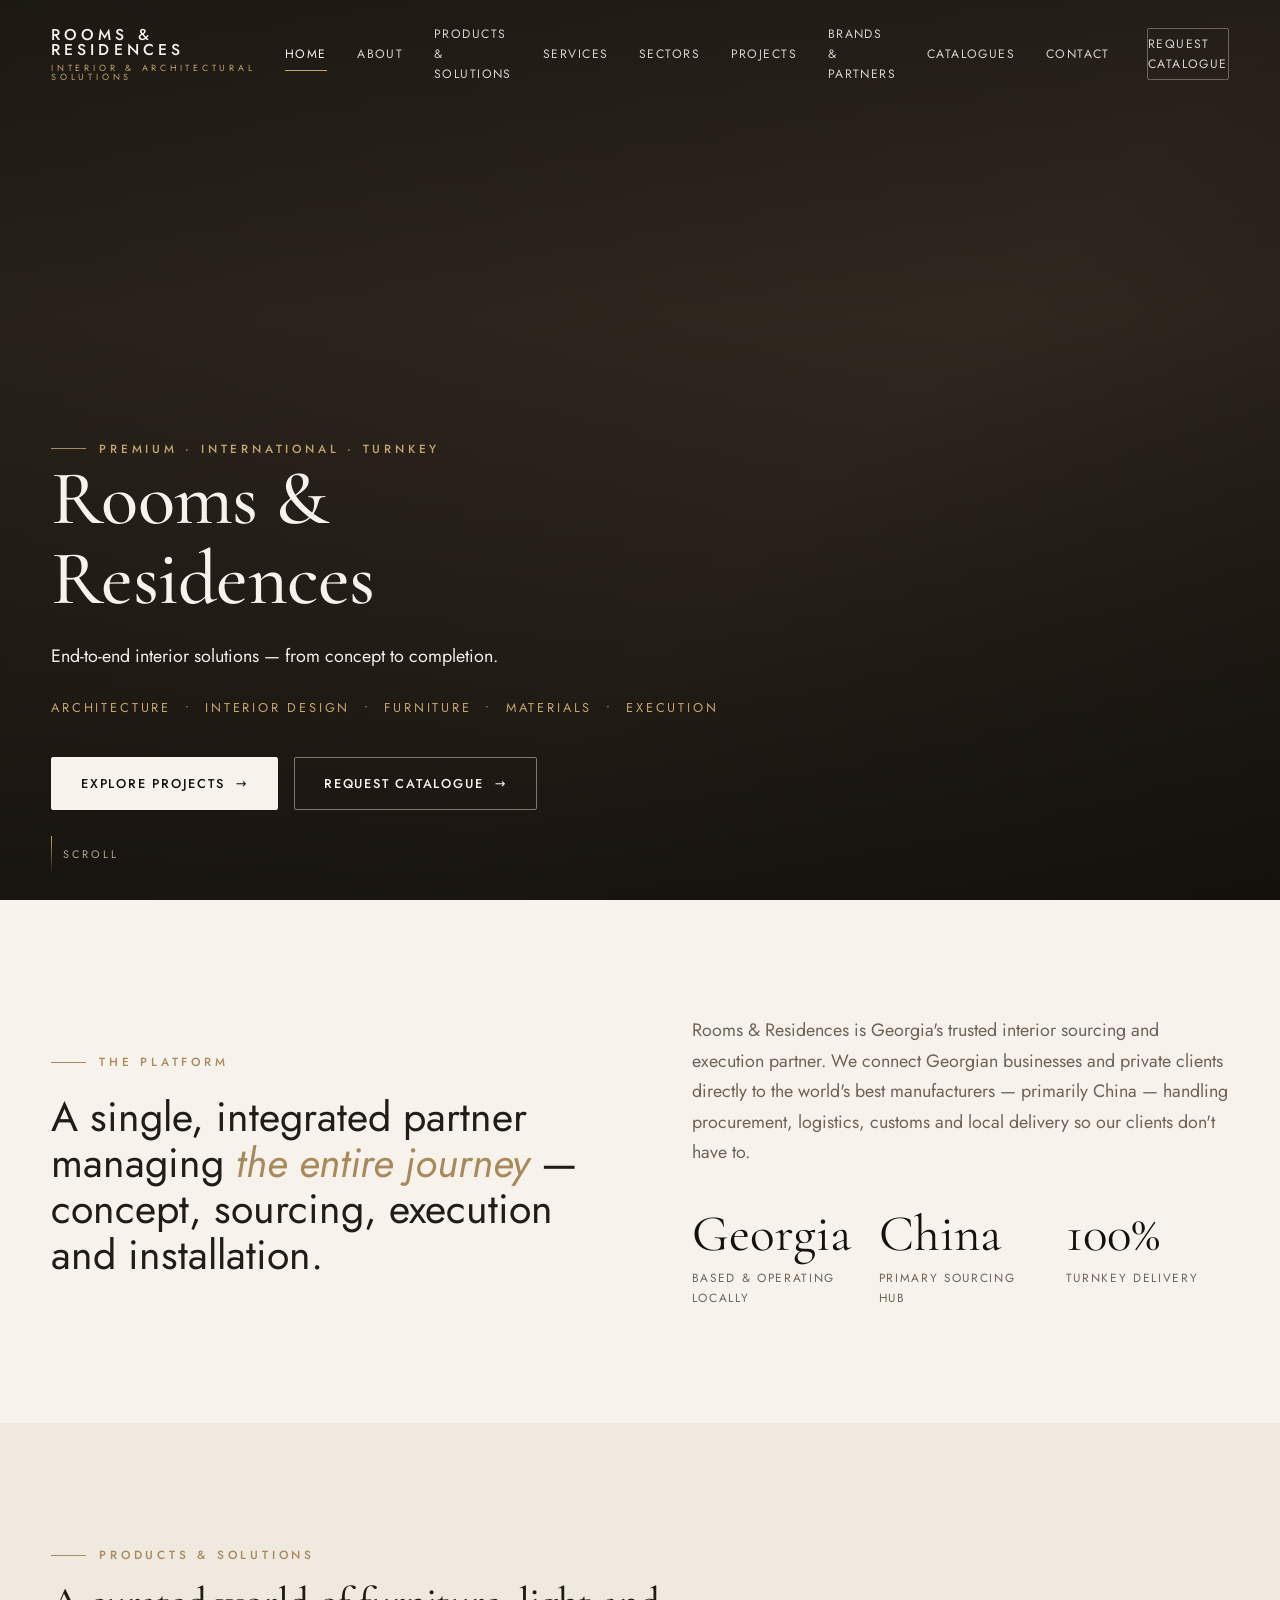
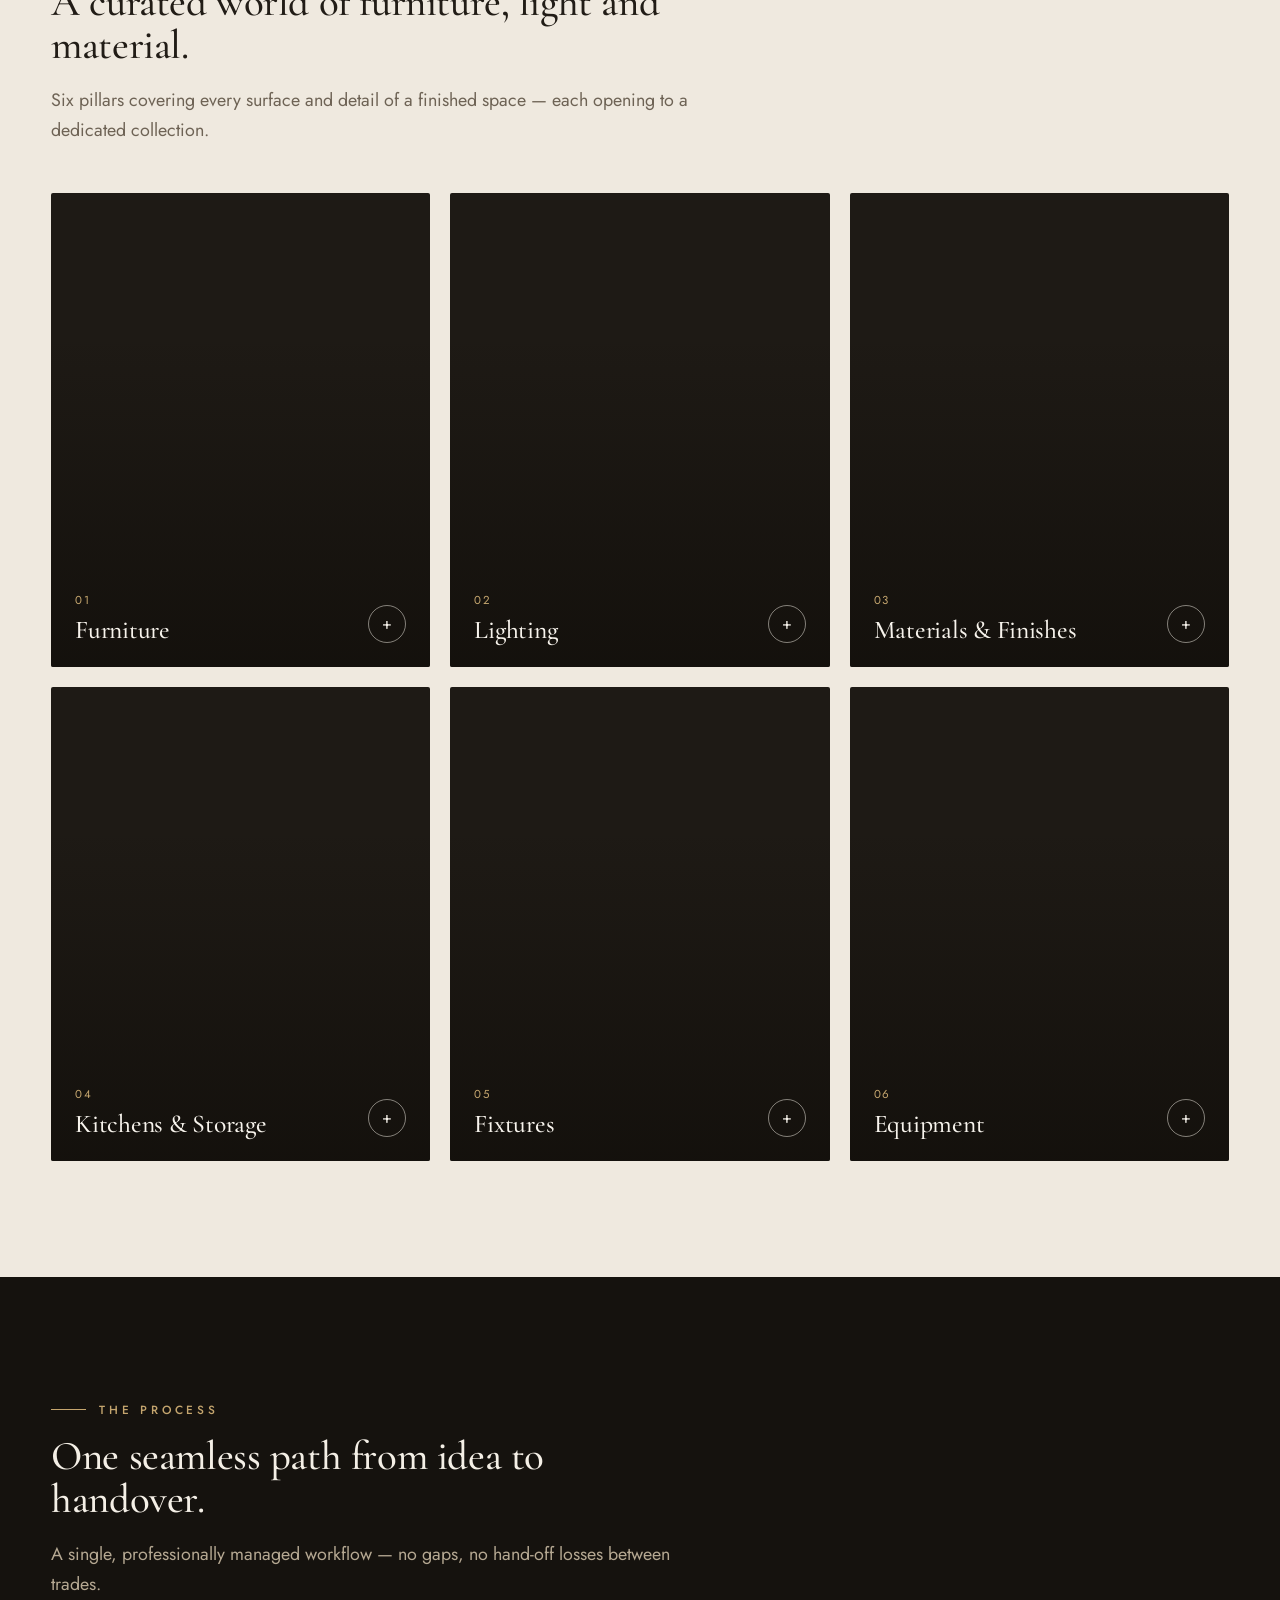
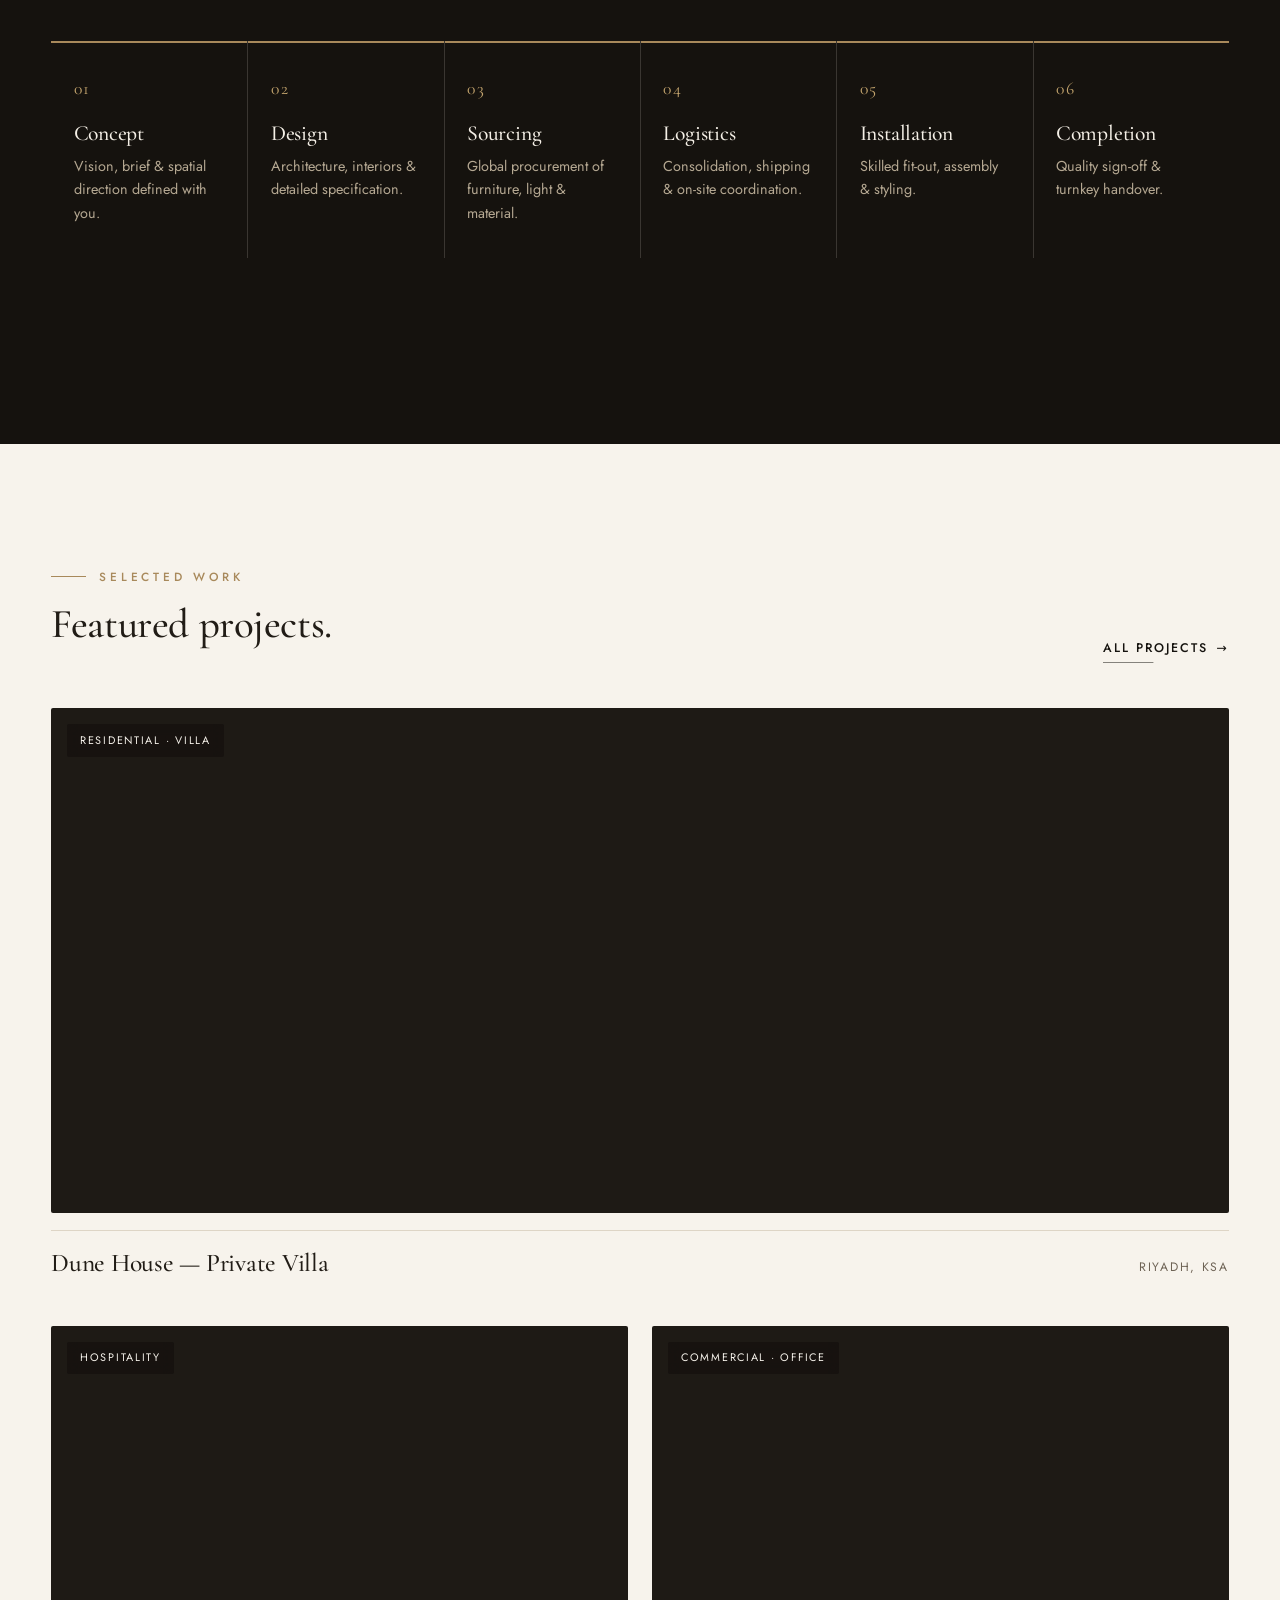
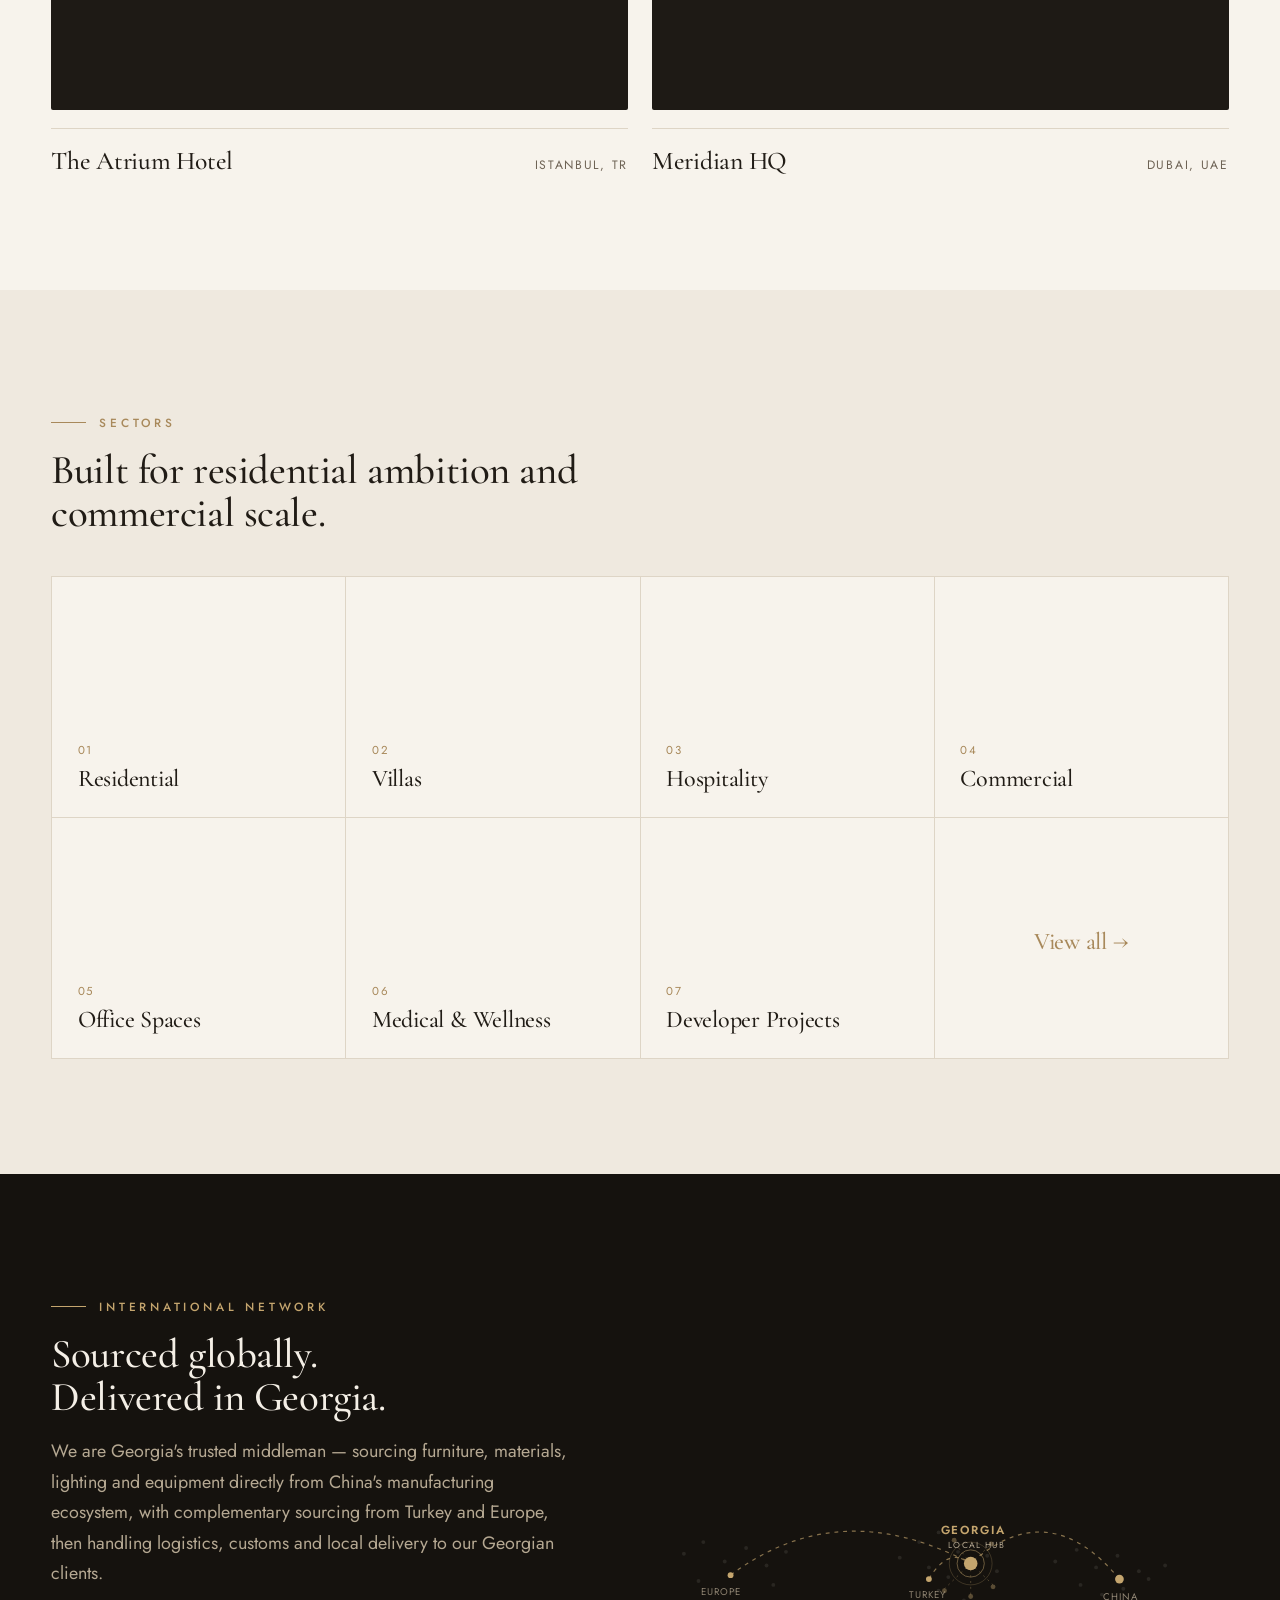
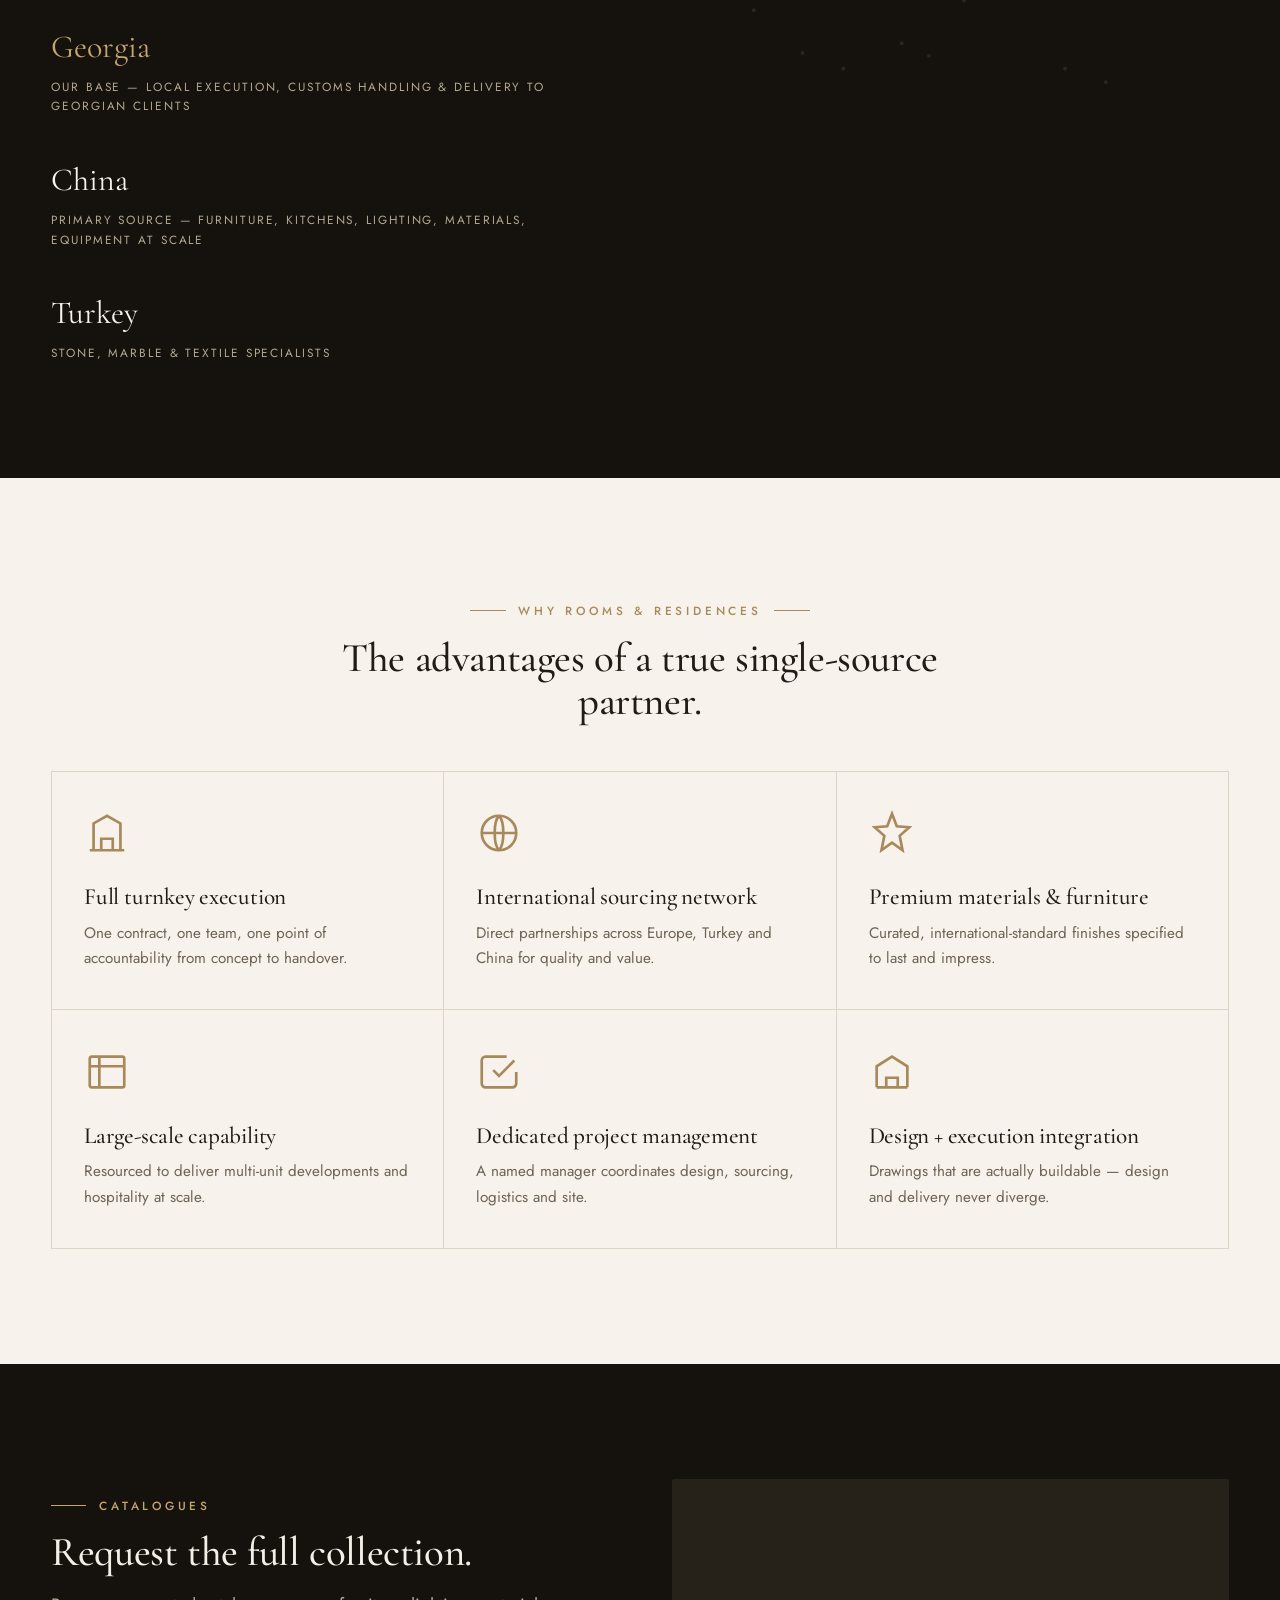
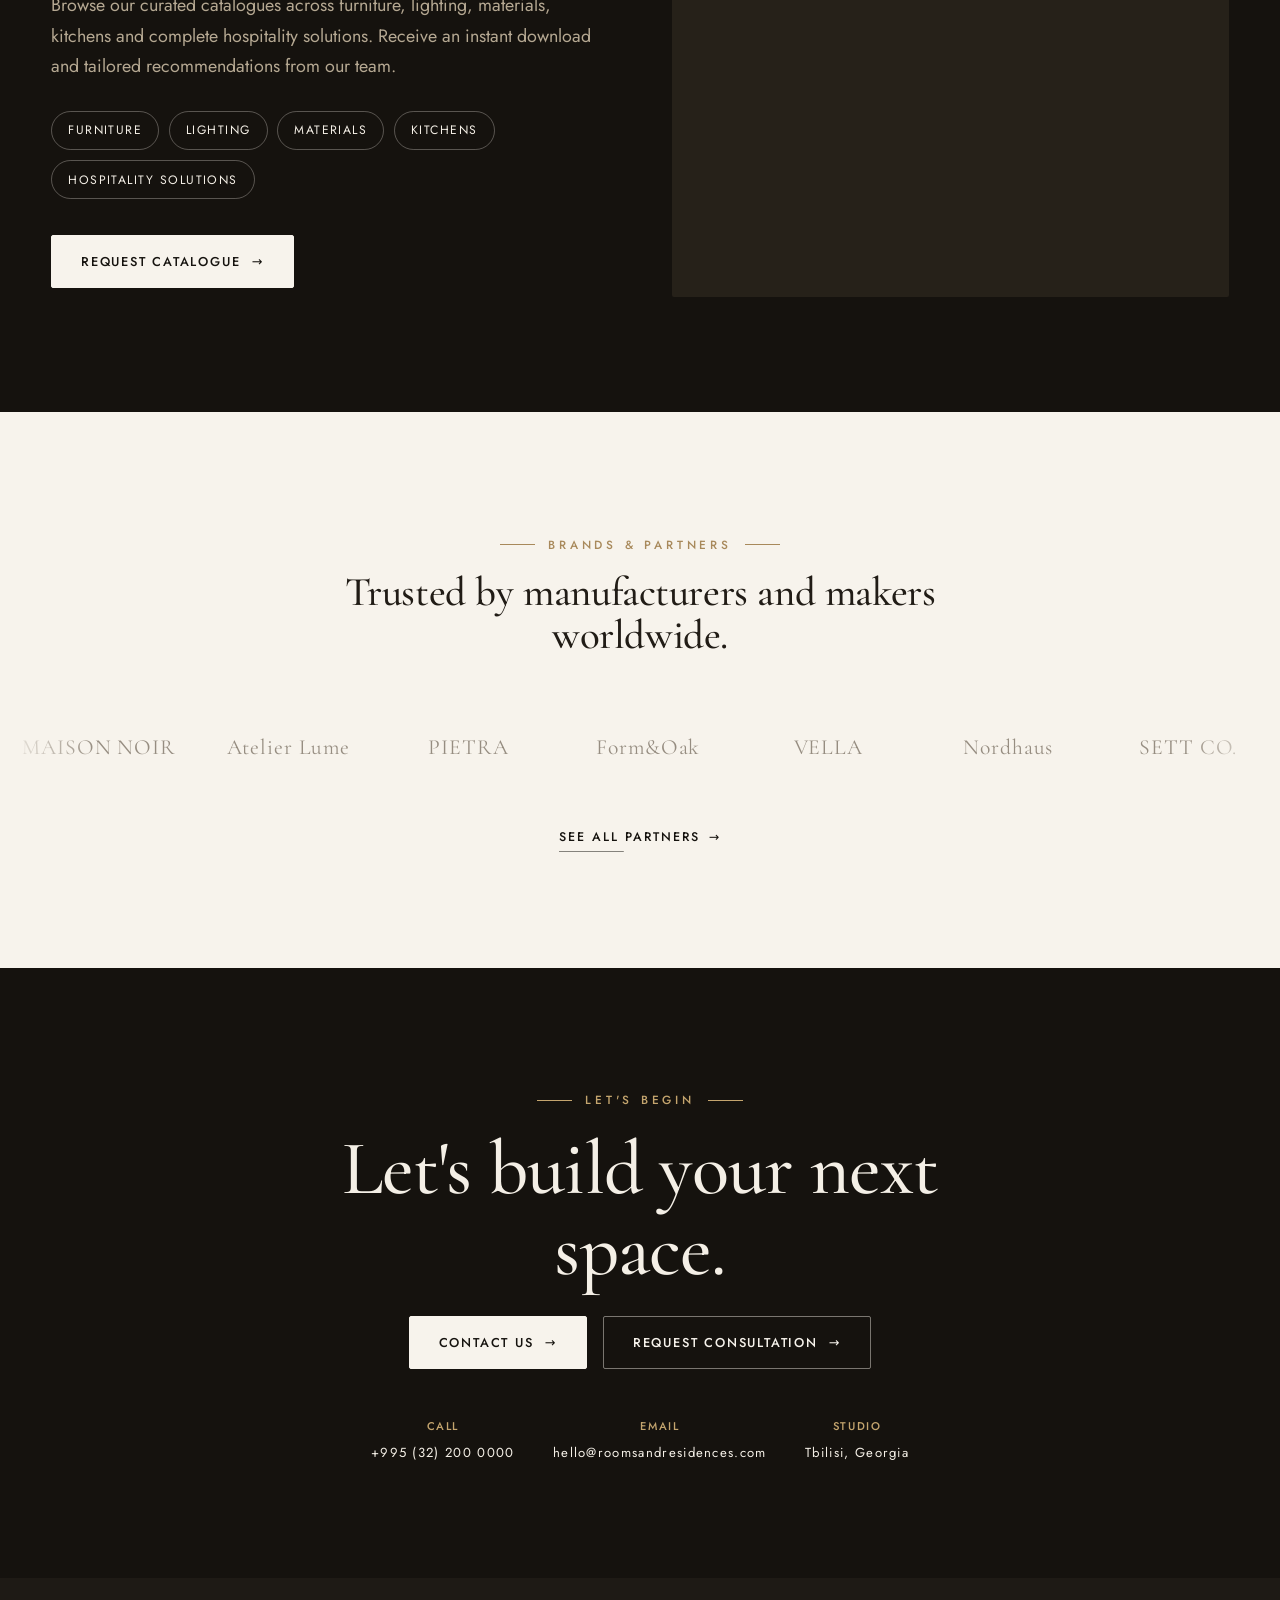
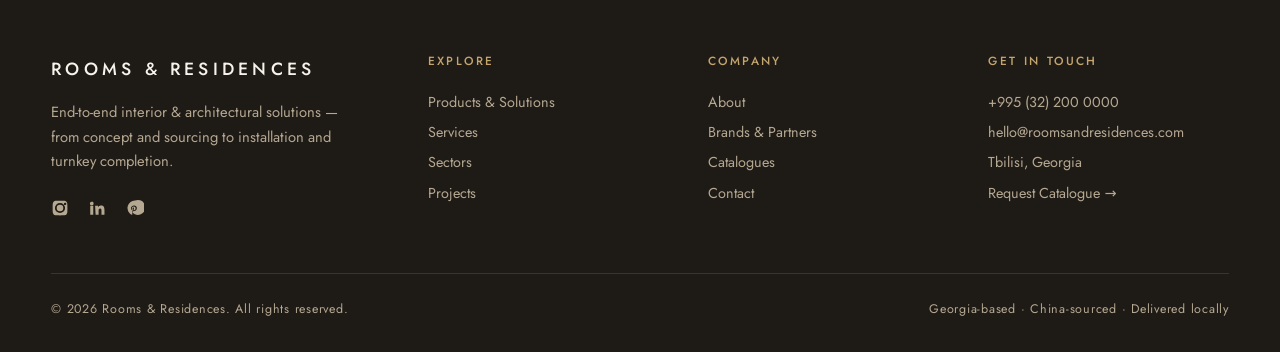
==== commit 7c73498b: "Georgia positioning: local hub middleman, Tbilisi contact, map redesign - index.html: SVG map redraw" ====
--- a/index.html
+++ b/index.html
@@ -41,9 +41,9 @@
         <p class="big" style="margin-top:1.4rem">A single, integrated partner managing <em>the entire journey</em> — concept, sourcing, execution and installation.</p>
       </div>
       <div class="reveal" data-delay="1">
-        <p class="lead">Rooms &amp; Residences is a premium integrated interior and architectural solutions platform. We unite architecture, design, furniture, lighting, materials and procurement under one roof — delivering international-standard spaces sourced primarily from China, with global quality and local execution precision.</p>
+        <p class="lead">Rooms &amp; Residences is Georgia's trusted interior sourcing and execution partner. We connect Georgian businesses and private clients directly to the world's best manufacturers — primarily China — handling procurement, logistics, customs and local delivery so our clients don't have to.</p>
         <div class="stat-row">
-          <div class="stat"><div class="n">6</div><div class="l">Integrated disciplines</div></div>
+          <div class="stat"><div class="n">Georgia</div><div class="l">Based &amp; operating locally</div></div>
           <div class="stat"><div class="n">China</div><div class="l">Primary sourcing hub</div></div>
           <div class="stat"><div class="n">100%</div><div class="l">Turnkey delivery</div></div>
         </div>
@@ -160,37 +160,74 @@
     <div class="container net-grid">
       <div class="reveal">
         <span class="eyebrow">International Network</span>
-        <h2 style="font-size:var(--h2);margin:1rem 0 1.1rem">Sourced in China.<br>Delivered locally.</h2>
-        <p class="lead">China is our primary manufacturing and sourcing hub — giving direct access to the world's largest furniture, materials, lighting and equipment ecosystem at scale. Complementary sourcing in Turkey and Europe covers specialist categories.</p>
+        <h2 style="font-size:var(--h2);margin:1rem 0 1.1rem">Sourced globally.<br>Delivered in Georgia.</h2>
+        <p class="lead">We are Georgia's trusted middleman — sourcing furniture, materials, lighting and equipment directly from China's manufacturing ecosystem, with complementary sourcing from Turkey and Europe, then handling logistics, customs and local delivery to our Georgian clients.</p>
         <div class="hubs">
-          <div class="hub"><div class="n">China</div><div class="l">Primary sourcing hub — furniture, kitchens, materials, lighting, equipment</div></div>
+          <div class="hub"><div class="n" style="color:var(--brass-bright)">Georgia</div><div class="l">Our base — local execution, customs handling &amp; delivery to Georgian clients</div></div>
+          <div class="hub"><div class="n">China</div><div class="l">Primary source — furniture, kitchens, lighting, materials, equipment at scale</div></div>
           <div class="hub"><div class="n">Turkey</div><div class="l">Stone, marble &amp; textile specialists</div></div>
-          <div class="hub"><div class="n">Europe</div><div class="l">Premium design &amp; bespoke items</div></div>
-        </div>
-      </div>
-      <div class="map reveal" data-delay="1" aria-hidden="true">
-        <svg viewBox="0 0 600 320" role="img" aria-label="Sourcing network map centred on China">
-          <g fill="rgba(244,239,230,.10)">
-            <circle cx="40" cy="80" r="2"/><circle cx="60" cy="70" r="2"/><circle cx="80" cy="90" r="2"/><circle cx="100" cy="75" r="2"/><circle cx="120" cy="95" r="2"/><circle cx="140" cy="80" r="2"/><circle cx="55" cy="110" r="2"/><circle cx="90" cy="120" r="2"/><circle cx="130" cy="115" r="2"/><circle cx="110" cy="140" r="2"/>
-            <circle cx="280" cy="70" r="2"/><circle cx="300" cy="60" r="2"/><circle cx="320" cy="78" r="2"/><circle cx="340" cy="66" r="2"/><circle cx="290" cy="95" r="2"/><circle cx="310" cy="105" r="2"/><circle cx="330" cy="92" r="2"/><circle cx="355" cy="85" r="2"/><circle cx="300" cy="120" r="2"/><circle cx="325" cy="130" r="2"/>
-            <circle cx="430" cy="90" r="2"/><circle cx="450" cy="78" r="2"/><circle cx="470" cy="95" r="2"/><circle cx="490" cy="84" r="2"/><circle cx="510" cy="100" r="2"/><circle cx="455" cy="115" r="2"/><circle cx="480" cy="125" r="2"/><circle cx="500" cy="118" r="2"/><circle cx="525" cy="108" r="2"/><circle cx="540" cy="95" r="2"/>
-            <circle cx="260" cy="170" r="2"/><circle cx="290" cy="185" r="2"/><circle cx="320" cy="175" r="2"/><circle cx="350" cy="190" r="2"/><circle cx="300" cy="210" r="2"/><circle cx="200" cy="200" r="2"/><circle cx="430" cy="200" r="2"/><circle cx="470" cy="215" r="2"/><circle cx="500" cy="200" r="2"/>
-          </g>
-          <!-- routes radiating from China (primary hub) -->
-          <g stroke="var(--brass-bright)" stroke-width="1" fill="none" opacity=".55" stroke-dasharray="3 4">
-            <path d="M480 105 Q 390 30 305 95"/>
-            <path d="M480 105 Q 290 30 95 100"/>
-          </g>
-          <!-- hubs — China largest -->
-          <g>
-            <circle class="pulse" cx="480" cy="105" r="8"/><circle class="dot" cx="480" cy="105" r="6"/>
-            <circle class="pulse" cx="305" cy="95"/><circle class="dot" cx="305" cy="95" r="3.5"/>
-            <circle class="pulse" cx="95" cy="100"/><circle class="dot" cx="95" cy="100" r="3.5"/>
-          </g>
-          <g fill="var(--muted-inv)" font-size="11" font-family="Jost, sans-serif" letter-spacing="1">
-            <text x="468" y="130" font-weight="600" fill="var(--brass-bright)">CHINA ★</text>
-            <text x="285" y="120">TURKEY</text>
-            <text x="60" y="125">EUROPE</text>
+        </div>
+      </div>
+      <div class="map reveal" data-delay="1">
+        <svg viewBox="0 0 600 300" role="img" aria-label="Supply routes converging on Georgia as local hub">
+          <!-- Background dot grid (abstract continents) -->
+          <g fill="rgba(244,239,230,.09)">
+            <!-- Europe -->
+            <circle cx="40" cy="80" r="2"/><circle cx="60" cy="68" r="2"/><circle cx="82" cy="88" r="2"/><circle cx="104" cy="74" r="2"/><circle cx="125" cy="92" r="2"/><circle cx="145" cy="78" r="2"/><circle cx="55" cy="108" r="2"/><circle cx="92" cy="118" r="2"/><circle cx="132" cy="112" r="2"/><circle cx="112" cy="138" r="2"/>
+            <!-- Caucasus / Middle East cluster around Georgia -->
+            <circle cx="262" cy="84" r="2"/><circle cx="282" cy="68" r="2"/><circle cx="302" cy="58" r="2"/><circle cx="322" cy="78" r="2"/><circle cx="292" cy="94" r="2"/><circle cx="312" cy="104" r="2"/><circle cx="352" cy="82" r="2"/><circle cx="302" cy="118" r="2"/><circle cx="328" cy="128" r="2"/><circle cx="362" cy="98" r="2"/>
+            <!-- China / Asia -->
+            <circle cx="422" cy="88" r="2"/><circle cx="444" cy="76" r="2"/><circle cx="464" cy="94" r="2"/><circle cx="486" cy="82" r="2"/><circle cx="508" cy="98" r="2"/><circle cx="448" cy="112" r="2"/><circle cx="470" cy="122" r="2"/><circle cx="492" cy="116" r="2"/><circle cx="518" cy="106" r="2"/><circle cx="535" cy="92" r="2"/>
+            <!-- South -->
+            <circle cx="162" cy="182" r="2"/><circle cx="204" cy="198" r="2"/><circle cx="264" cy="172" r="2"/><circle cx="292" cy="185" r="2"/><circle cx="432" cy="198" r="2"/><circle cx="474" cy="212" r="2"/>
+          </g>
+
+          <!-- Local distribution lines from Georgia to Georgian clients -->
+          <g stroke="rgba(196,165,110,.35)" stroke-width="1" fill="none" stroke-dasharray="2 4">
+            <line x1="335" y1="90" x2="308" y2="116"/>
+            <line x1="335" y1="90" x2="358" y2="112"/>
+            <line x1="335" y1="90" x2="335" y2="122"/>
+            <line x1="335" y1="90" x2="318" y2="68"/>
+            <line x1="335" y1="90" x2="354" y2="72"/>
+          </g>
+          <!-- Small client dots -->
+          <g fill="rgba(196,165,110,.4)">
+            <circle cx="308" cy="118" r="2.5"/>
+            <circle cx="358" cy="114" r="2.5"/>
+            <circle cx="335" cy="124" r="2.5"/>
+            <circle cx="318" cy="66" r="2.5"/>
+            <circle cx="356" cy="70" r="2.5"/>
+          </g>
+
+          <!-- Main supply routes converging ON Georgia -->
+          <g stroke="var(--brass-bright)" stroke-width="1.2" fill="none" opacity=".65" stroke-dasharray="4 5">
+            <!-- China → Georgia (primary, longer arc) -->
+            <path d="M488 106 Q 415 18 335 90"/>
+            <!-- Turkey → Georgia -->
+            <path d="M292 106 Q 312 72 335 90"/>
+            <!-- Europe → Georgia -->
+            <path d="M88 102 Q 200 18 335 90"/>
+          </g>
+
+          <!-- Source hubs -->
+          <circle class="pulse" cx="488" cy="106"/><circle class="dot" cx="488" cy="106" r="4.5"/>
+          <circle class="pulse" cx="292" cy="106"/><circle class="dot" cx="292" cy="106" r="3"/>
+          <circle class="pulse" cx="88" cy="102"/><circle class="dot" cx="88" cy="102" r="3"/>
+
+          <!-- Georgia: central destination hub — double ring, larger dot -->
+          <circle cx="335" cy="90" r="22" fill="none" stroke="var(--brass-bright)" stroke-width="0.8" opacity=".3"/>
+          <circle cx="335" cy="90" r="14" fill="none" stroke="var(--brass-bright)" stroke-width="1" opacity=".5"/>
+          <circle class="pulse" cx="335" cy="90"/>
+          <circle cx="335" cy="90" r="7" fill="var(--brass-bright)"/>
+
+          <!-- Labels -->
+          <g font-family="Jost, sans-serif" letter-spacing="1">
+            <text x="471" y="128" font-size="10" fill="rgba(181,168,146,.8)">CHINA</text>
+            <text x="272" y="126" font-size="10" fill="rgba(181,168,146,.75)">TURKEY</text>
+            <text x="58" y="122" font-size="10" fill="rgba(181,168,146,.75)">EUROPE</text>
+            <!-- Georgia label — prominent -->
+            <text x="304" y="60" font-size="12" fill="var(--brass-bright)" font-weight="600" letter-spacing="2">GEORGIA</text>
+            <text x="312" y="74" font-size="9" fill="var(--muted-inv)" letter-spacing="1.2">LOCAL HUB</text>
           </g>
         </svg>
       </div>
@@ -303,9 +340,9 @@
         <a href="contact.html#consultation" class="btn btn--outline-light">Request Consultation <span class="arrow">→</span></a>
       </div>
       <div class="contact-meta reveal" data-delay="3">
-        <div><b>Call</b><a href="tel:+97100000000">+971 (0)0 000 0000</a></div>
+        <div><b>Call</b><a href="tel:+995322000000">+995 (32) 200 0000</a></div>
         <div><b>Email</b><a href="mailto:hello@roomsandresidences.com">hello@roomsandresidences.com</a></div>
-        <div><b>Studio</b><span>Design Studio &amp; Showroom</span></div>
+        <div><b>Studio</b><span>Tbilisi, Georgia</span></div>
       </div>
     </div>
   </section>
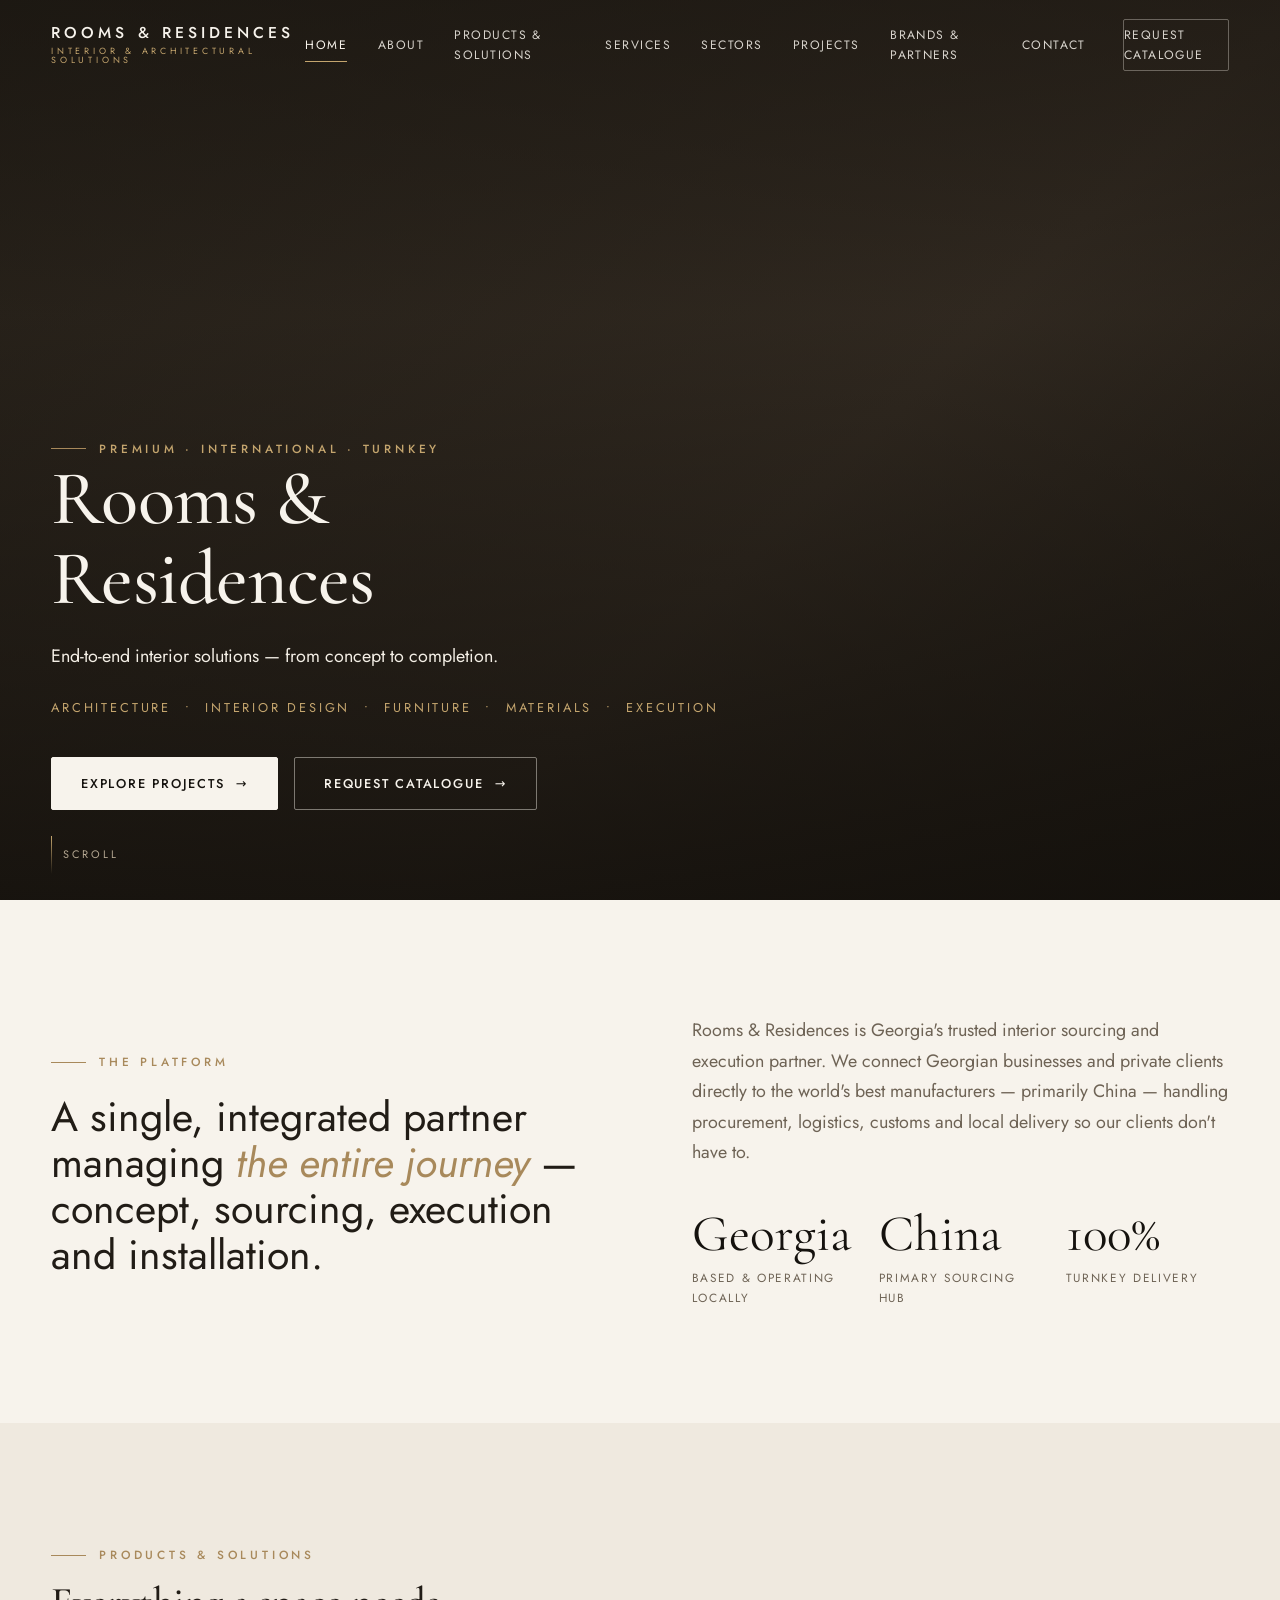
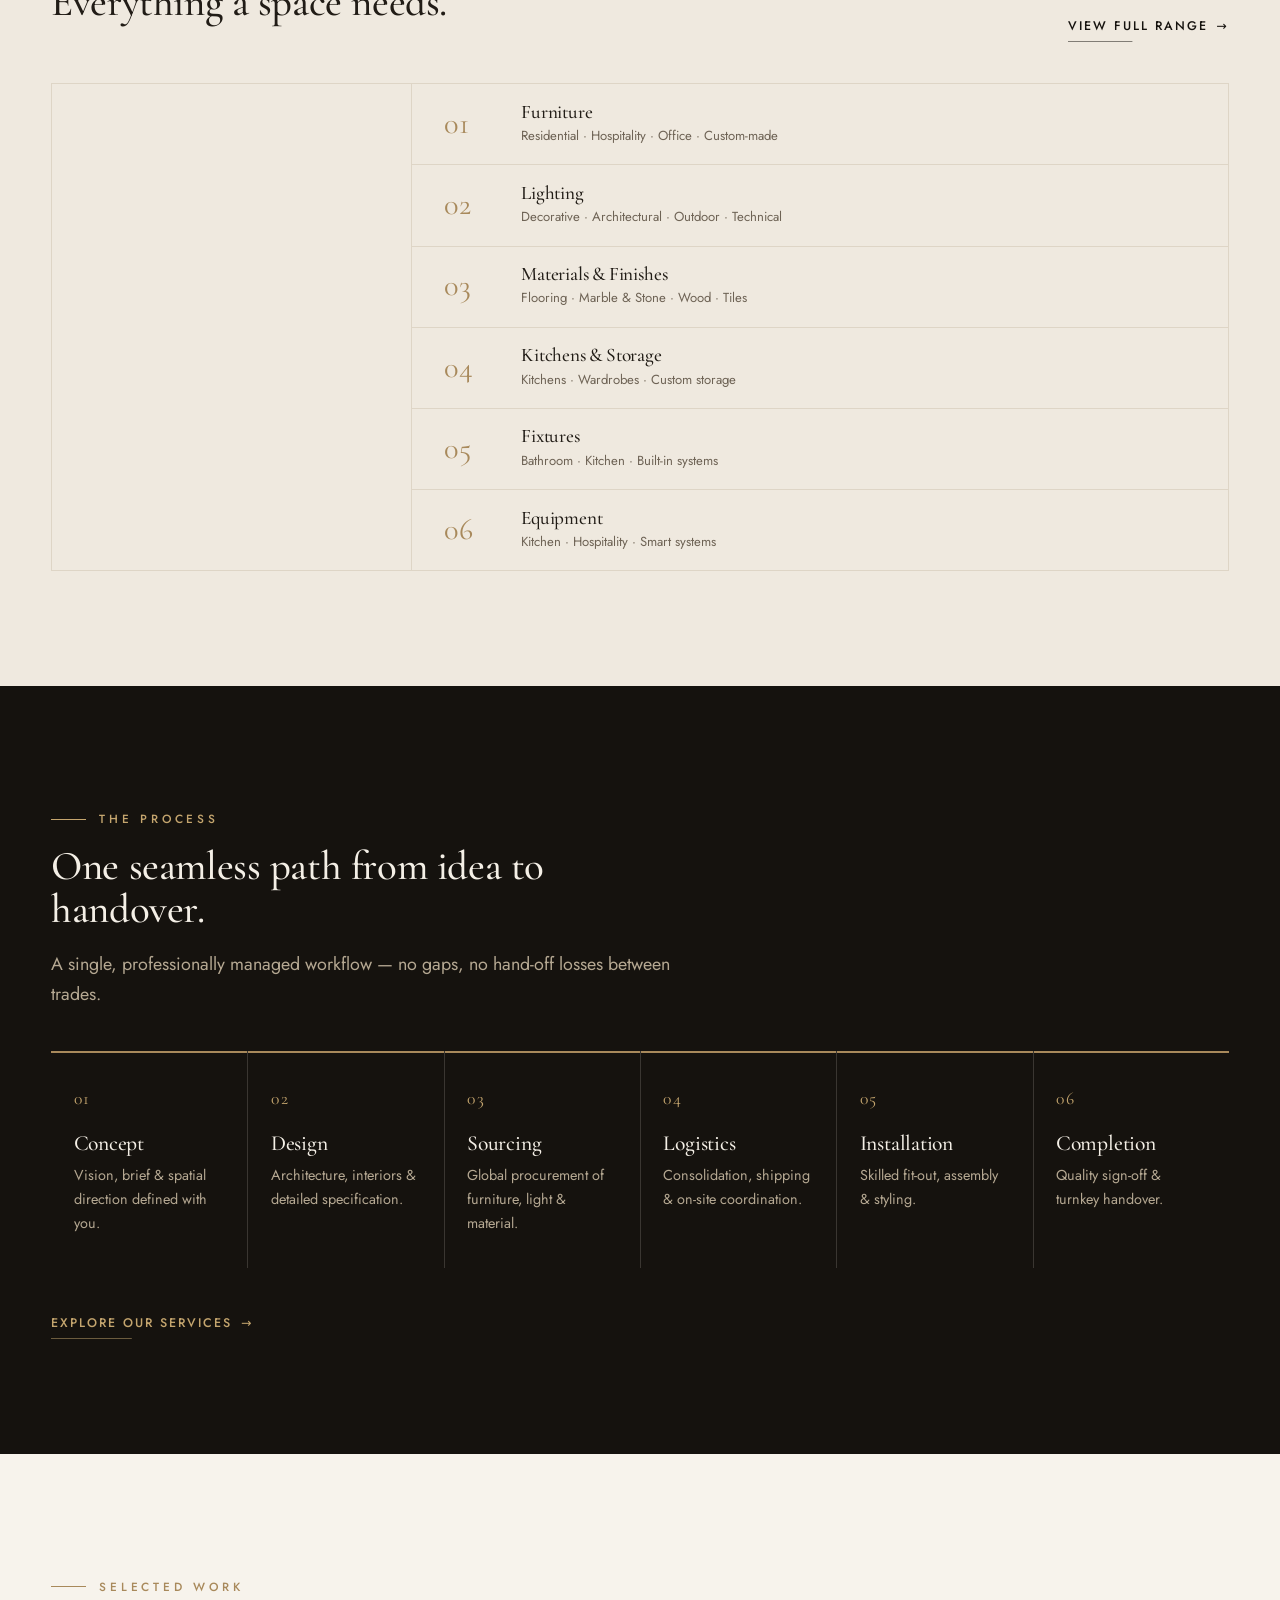
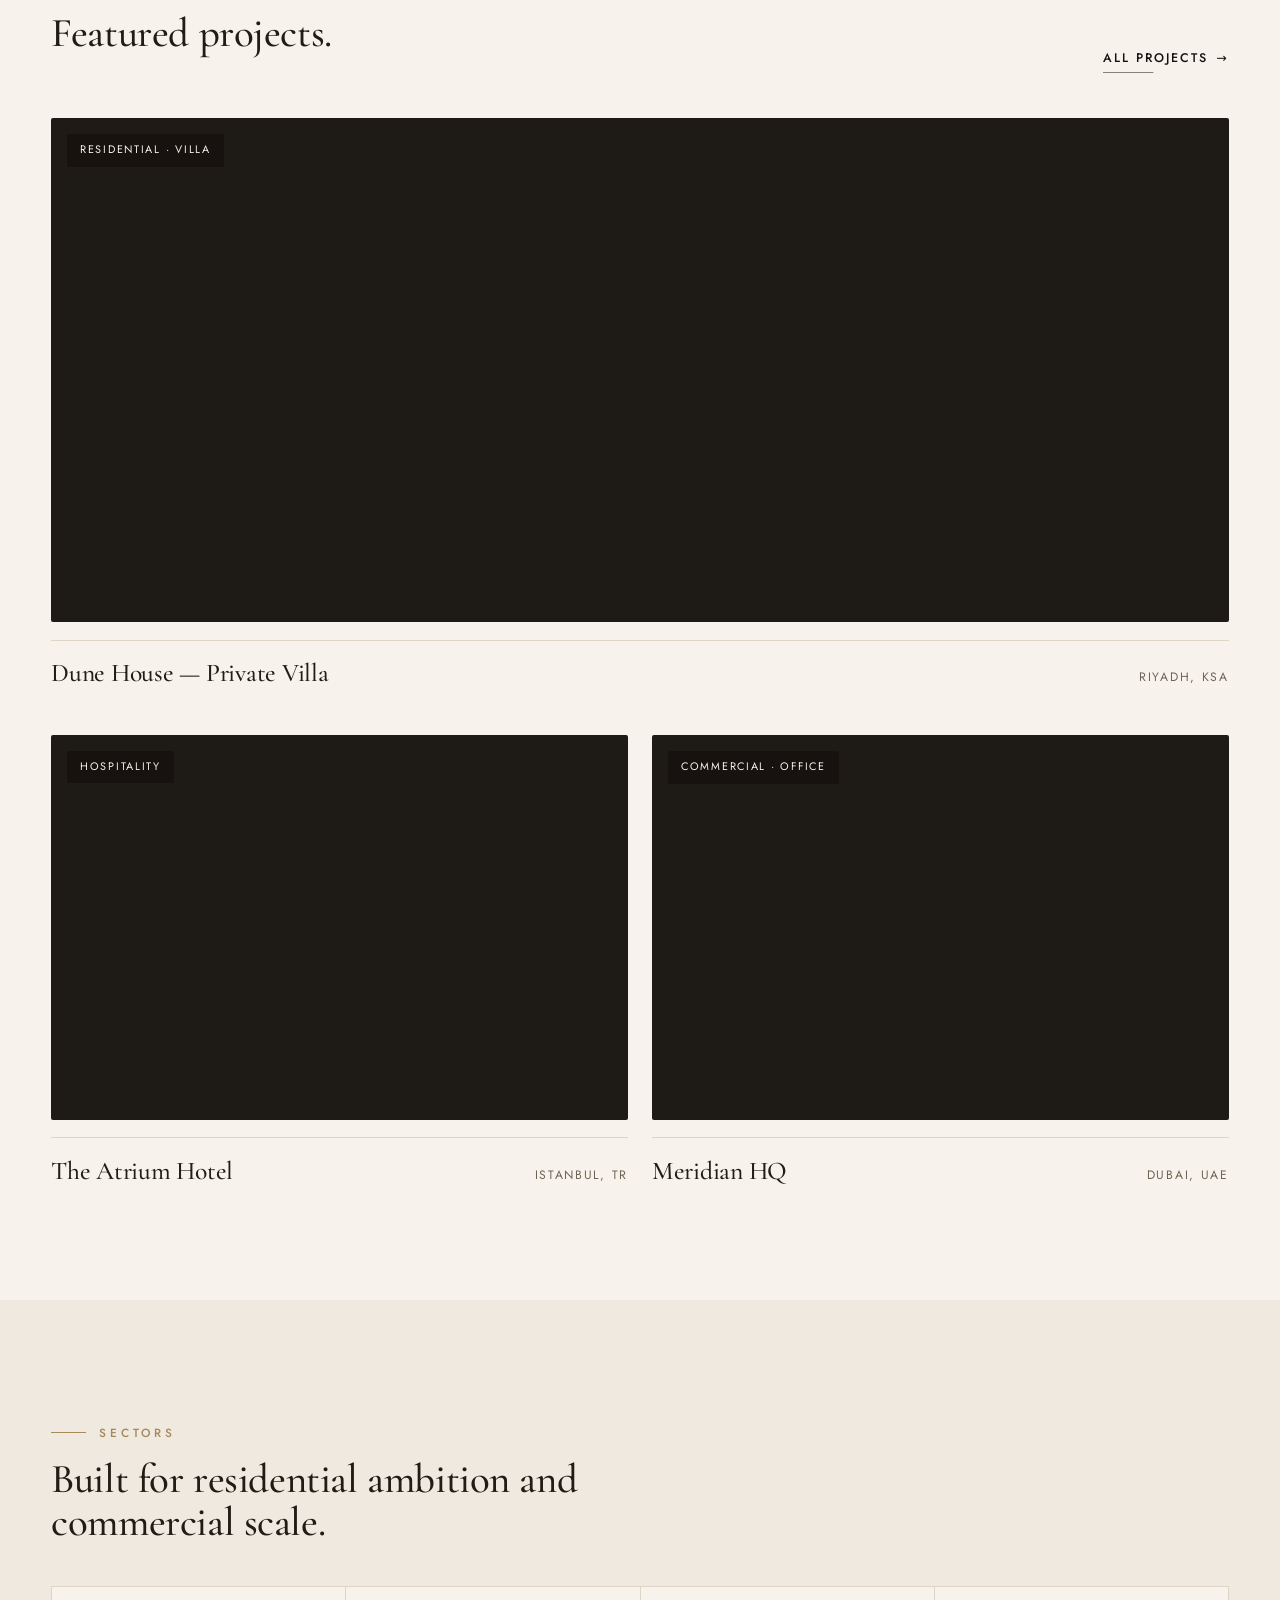
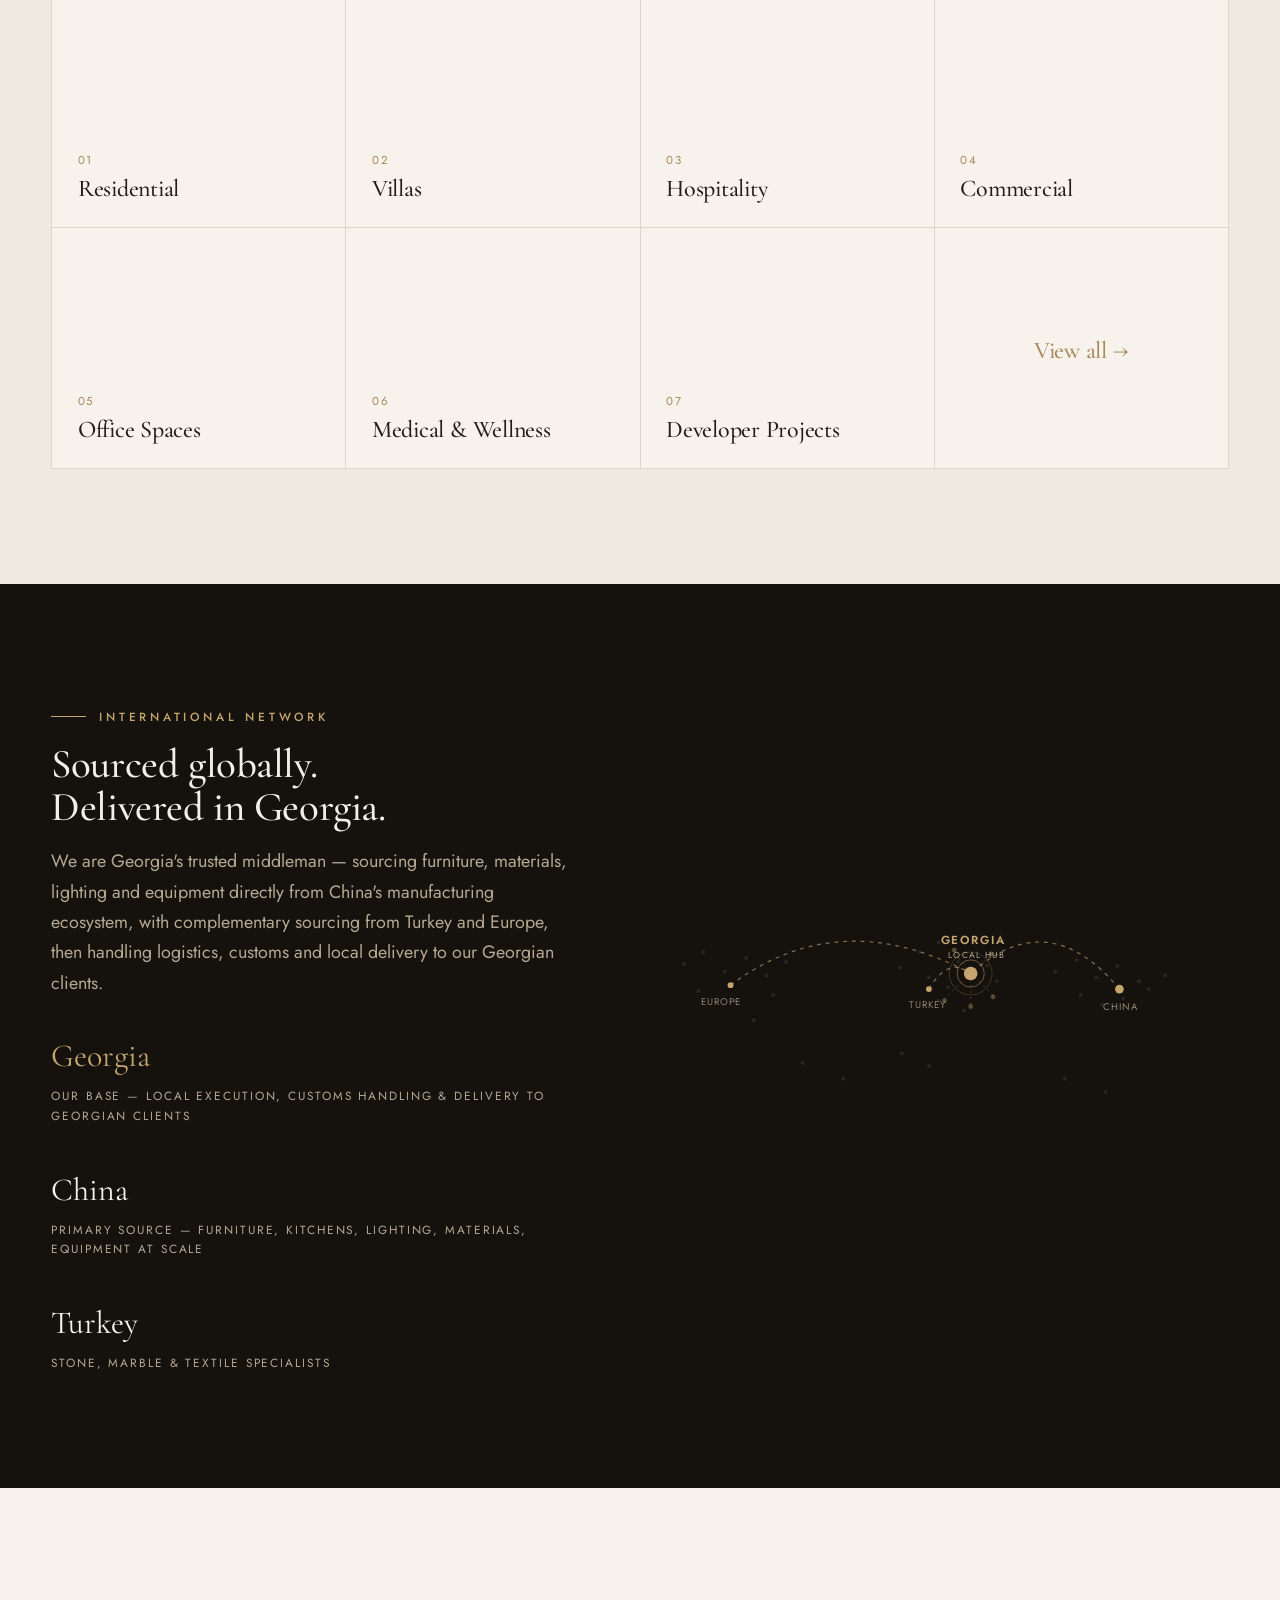
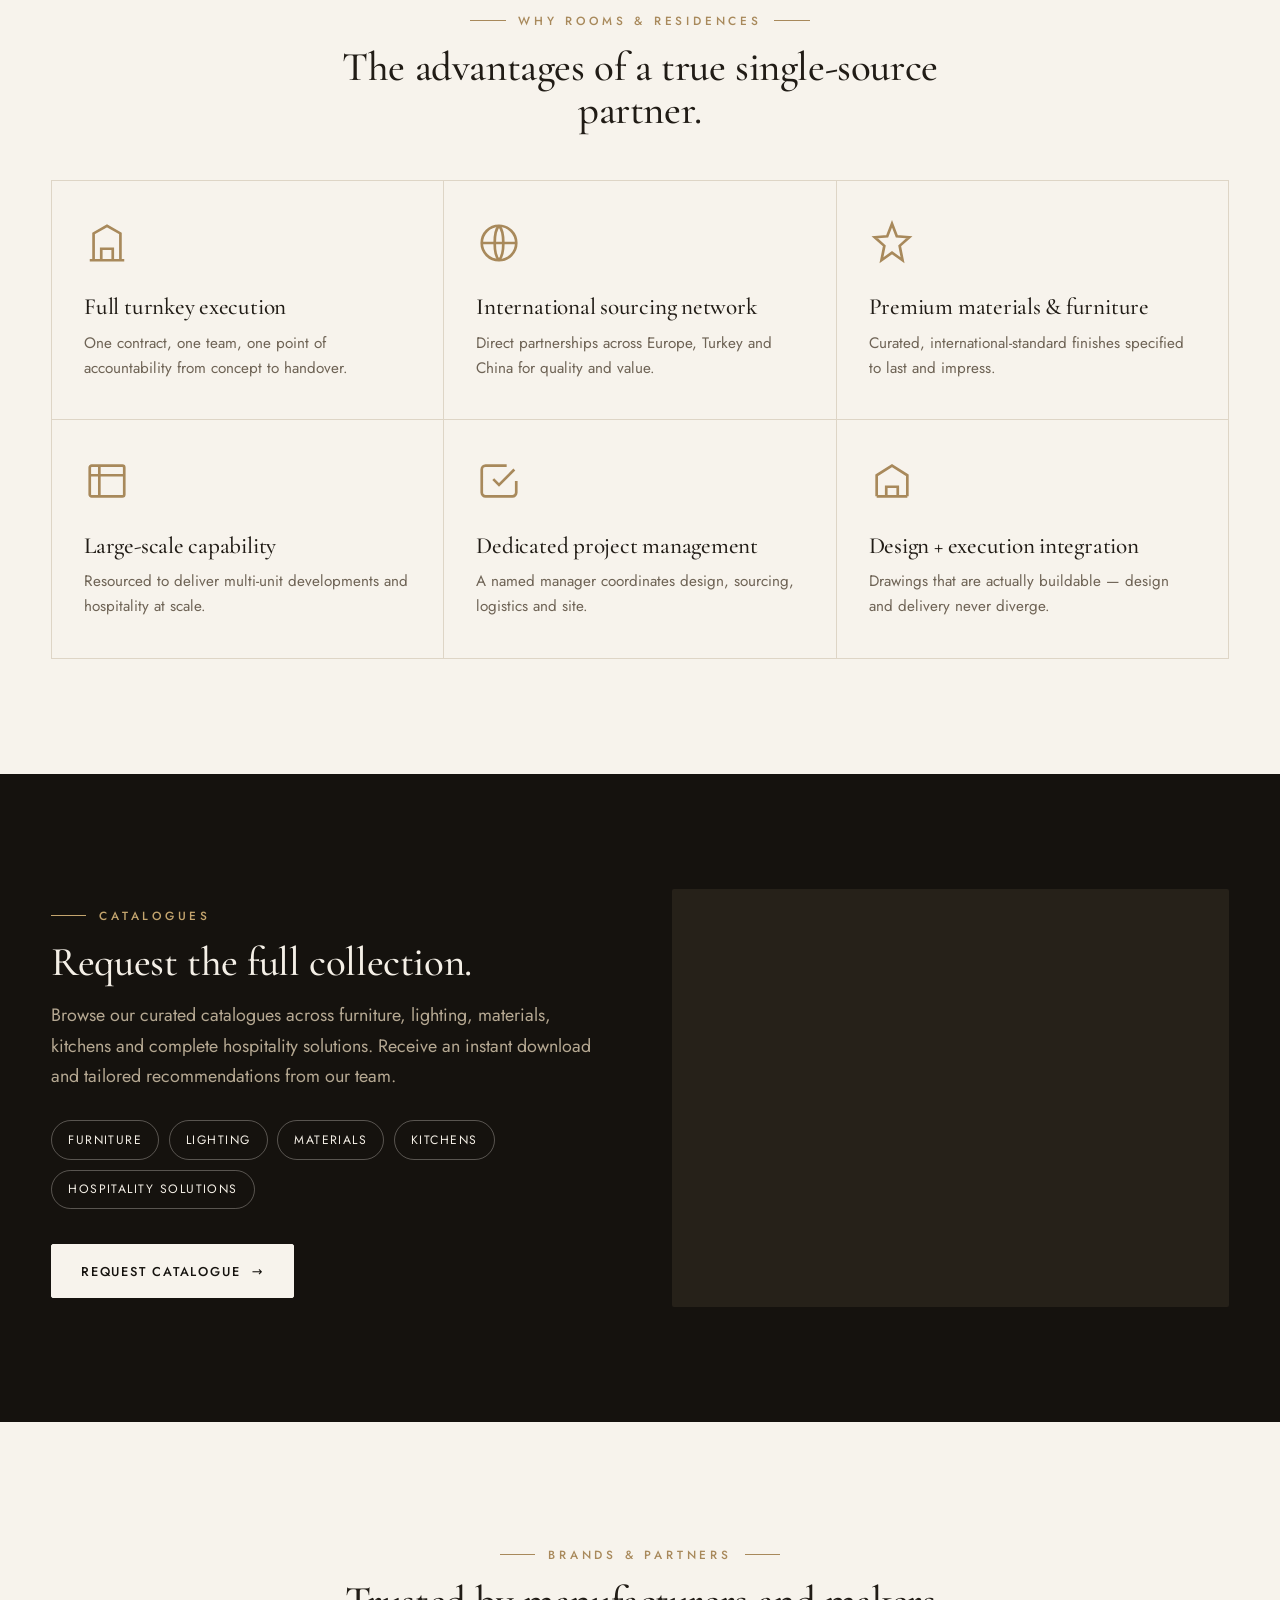
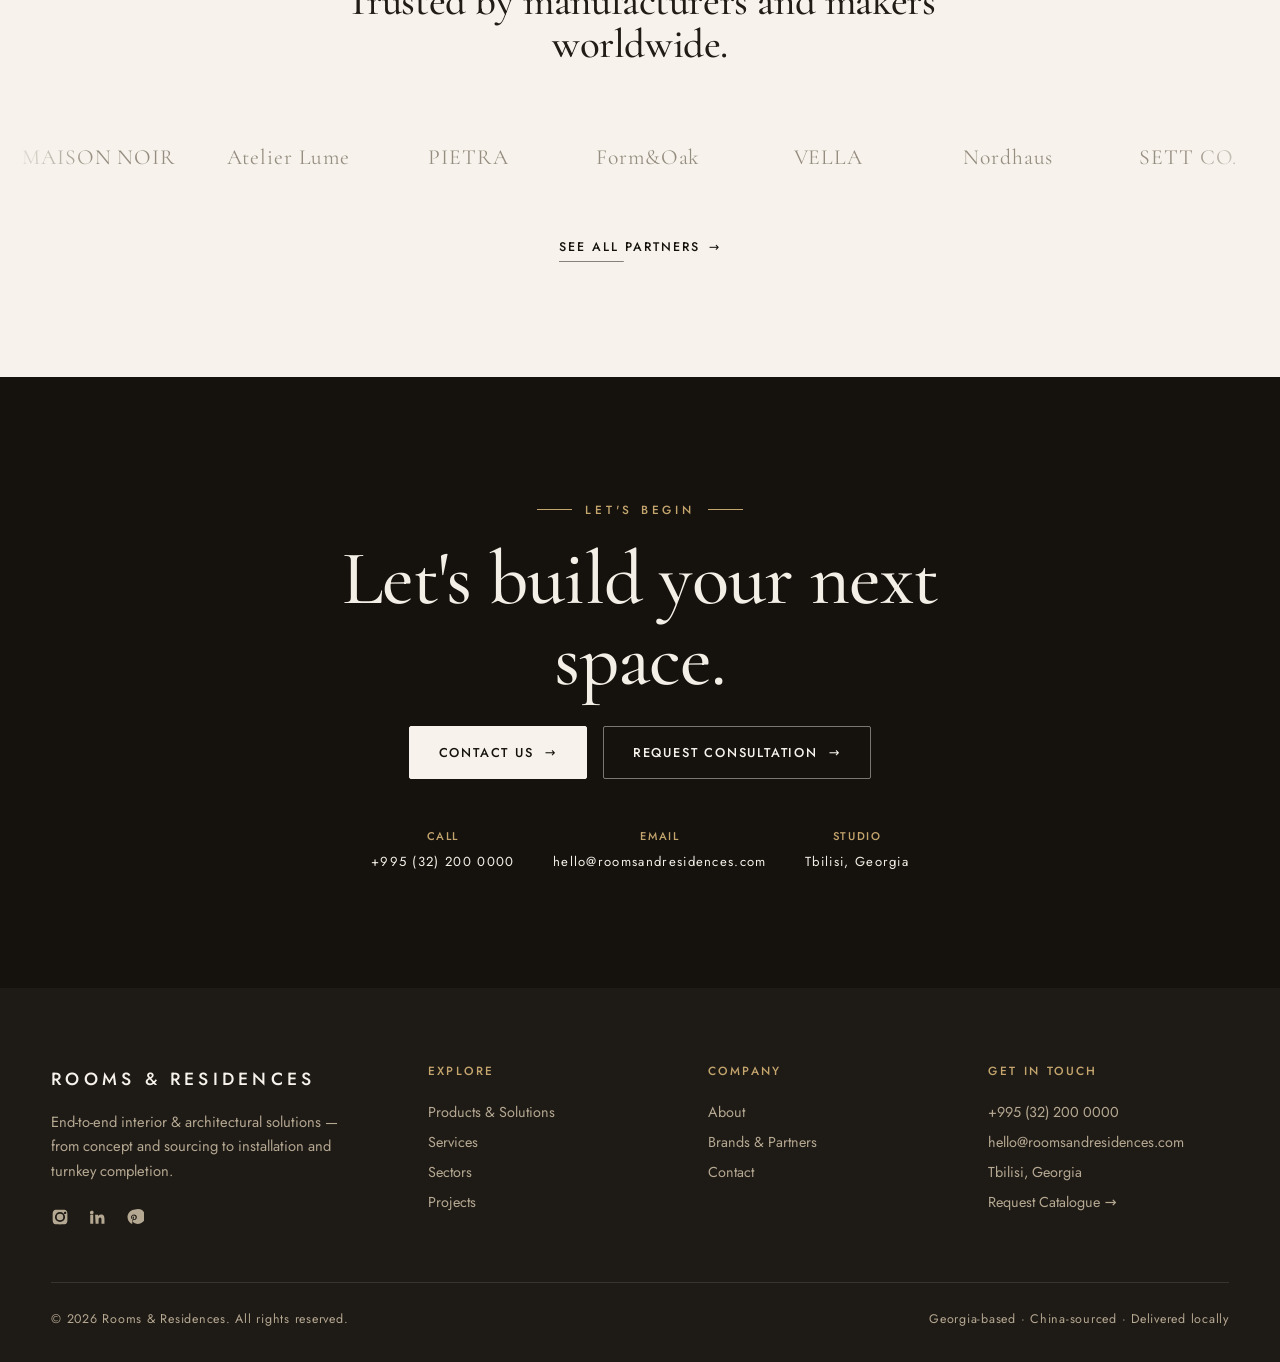
==== commit 03c616b1: "UI revisions: editorial homepage products, catalogue flow, sector icons, clients grid - index.html: " ====
--- a/index.html
+++ b/index.html
@@ -54,36 +54,49 @@
   <!-- SECTION 3 — PRODUCTS & SOLUTIONS PREVIEW -->
   <section class="section alt">
     <div class="container">
-      <div class="section-head reveal">
-        <span class="eyebrow">Products &amp; Solutions</span>
-        <h2>A curated world of furniture, light and material.</h2>
-        <p class="lead">Six pillars covering every surface and detail of a finished space — each opening to a dedicated collection.</p>
-      </div>
-      <div class="cards-grid" style="margin-top:3rem">
-        <a class="tile reveal" href="products.html#furniture">
-          <img src="https://images.unsplash.com/photo-1567538096630-e0c55bd6374c?auto=format&fit=crop&w=900&q=80" alt="Designer lounge furniture" onerror="this.style.display='none'">
-          <div class="tile__body"><div><span class="meta">01</span><h3>Furniture</h3></div><span class="plus">+</span></div>
-        </a>
-        <a class="tile reveal" data-delay="1" href="products.html#lighting">
-          <img src="https://images.unsplash.com/photo-1513506003901-1e6a229e2d15?auto=format&fit=crop&w=900&q=80" alt="Decorative lighting" onerror="this.style.display='none'">
-          <div class="tile__body"><div><span class="meta">02</span><h3>Lighting</h3></div><span class="plus">+</span></div>
-        </a>
-        <a class="tile reveal" data-delay="2" href="products.html#materials">
-          <img src="https://images.unsplash.com/photo-1615873968403-89e068629265?auto=format&fit=crop&w=900&q=80" alt="Marble and stone finishes" onerror="this.style.display='none'">
-          <div class="tile__body"><div><span class="meta">03</span><h3>Materials &amp; Finishes</h3></div><span class="plus">+</span></div>
-        </a>
-        <a class="tile reveal" href="products.html#kitchens">
-          <img src="https://images.unsplash.com/photo-1556909212-d5b604d0c90d?auto=format&fit=crop&w=900&q=80" alt="Bespoke kitchen and storage" onerror="this.style.display='none'">
-          <div class="tile__body"><div><span class="meta">04</span><h3>Kitchens &amp; Storage</h3></div><span class="plus">+</span></div>
-        </a>
-        <a class="tile reveal" data-delay="1" href="products.html#fixtures">
-          <img src="https://images.unsplash.com/photo-1620626011761-996317b8d101?auto=format&fit=crop&w=900&q=80" alt="Bathroom fixtures" onerror="this.style.display='none'">
-          <div class="tile__body"><div><span class="meta">05</span><h3>Fixtures</h3></div><span class="plus">+</span></div>
-        </a>
-        <a class="tile reveal" data-delay="2" href="products.html#equipment">
-          <img src="https://images.unsplash.com/photo-1556911220-bff31c812dba?auto=format&fit=crop&w=900&q=80" alt="Professional equipment and smart systems" onerror="this.style.display='none'">
-          <div class="tile__body"><div><span class="meta">06</span><h3>Equipment</h3></div><span class="plus">+</span></div>
-        </a>
+      <div class="section-head reveal" style="display:flex;justify-content:space-between;align-items:flex-end;max-width:none;gap:2rem;flex-wrap:wrap">
+        <div style="max-width:40ch">
+          <span class="eyebrow">Products &amp; Solutions</span>
+          <h2>Everything a space needs.</h2>
+        </div>
+        <a href="products.html" class="link-arrow">View full range <span class="arrow">→</span></a>
+      </div>
+      <div class="prod-feature reveal" data-delay="1">
+        <div class="prod-feature__img">
+          <img src="https://images.unsplash.com/photo-1586023492125-27b2c045efd7?auto=format&fit=crop&w=1200&q=80" alt="Curated interior by Rooms &amp; Residences" onerror="this.style.display='none'">
+        </div>
+        <div class="prod-feature__list">
+          <a class="pfl-item" href="products.html#furniture">
+            <span class="pfl-num">01</span>
+            <div><h3>Furniture</h3><p>Residential · Hospitality · Office · Custom-made</p></div>
+            <span class="pfl-arrow">→</span>
+          </a>
+          <a class="pfl-item" href="products.html#lighting">
+            <span class="pfl-num">02</span>
+            <div><h3>Lighting</h3><p>Decorative · Architectural · Outdoor · Technical</p></div>
+            <span class="pfl-arrow">→</span>
+          </a>
+          <a class="pfl-item" href="products.html#materials">
+            <span class="pfl-num">03</span>
+            <div><h3>Materials &amp; Finishes</h3><p>Flooring · Marble &amp; Stone · Wood · Tiles</p></div>
+            <span class="pfl-arrow">→</span>
+          </a>
+          <a class="pfl-item" href="products.html#kitchens">
+            <span class="pfl-num">04</span>
+            <div><h3>Kitchens &amp; Storage</h3><p>Kitchens · Wardrobes · Custom storage</p></div>
+            <span class="pfl-arrow">→</span>
+          </a>
+          <a class="pfl-item" href="products.html#fixtures">
+            <span class="pfl-num">05</span>
+            <div><h3>Fixtures</h3><p>Bathroom · Kitchen · Built-in systems</p></div>
+            <span class="pfl-arrow">→</span>
+          </a>
+          <a class="pfl-item" href="products.html#equipment">
+            <span class="pfl-num">06</span>
+            <div><h3>Equipment</h3><p>Kitchen · Hospitality · Smart systems</p></div>
+            <span class="pfl-arrow">→</span>
+          </a>
+        </div>
       </div>
     </div>
   </section>
--- a/assets/css/styles.css
+++ b/assets/css/styles.css
@@ -250,7 +250,7 @@
 }
 .page-hero h1 { font-size: var(--h1); max-width: 18ch; margin-top: .9rem; }
 .page-hero .lead { color: var(--text-inv); margin-top: 1.2rem; }
-.crumbs { font-size: .72rem; letter-spacing: .18em; text-transform: uppercase; color: var(--muted-inv); }
+.crumbs { font-size: .72rem; letter-spacing: .18em; text-transform: uppercase; color: var(--text-inv); text-shadow: 0 1px 6px rgba(10,8,5,.75); }
 .crumbs a:hover { color: var(--brass-bright); }
 
 /* media fallback so images never look broken */
@@ -439,13 +439,54 @@
 
 /* ---------- Product category accordion/list ---------- */
 .cat-cols { display: grid; grid-template-columns: repeat(2, 1fr); gap: 1px; background: var(--line); border: 1px solid var(--line); }
-.cat-block { background: var(--paper); padding: 2.4rem; transition: background var(--dur) var(--ease); }
+.cat-block { background: var(--paper); padding: 2.4rem; transition: background var(--dur) var(--ease); display: flex; flex-direction: column; }
 .cat-block:hover { background: var(--paper-2); }
+.cat-block .cat-ico { width: 38px; height: 38px; color: var(--brass); margin-bottom: 1.2rem; flex: none; }
 .cat-block .num { font-family: 'Cormorant Garamond', serif; color: var(--brass); font-size: 1rem; }
 .cat-block h3 { font-size: 1.8rem; margin: .6rem 0 1.1rem; }
-.cat-block ul { columns: 2; gap: 1.5rem; }
+.cat-block ul { columns: 2; gap: 1.5rem; flex: 1; }
 .cat-block li { font-size: .92rem; color: var(--muted); padding: .35rem 0; }
 .cat-block li::before { content: "—"; color: var(--brass); margin-right: .6rem; }
+.dl-btn {
+  display: inline-flex; align-items: center; gap: .5rem;
+  font-family: 'Jost', sans-serif; font-size: .72rem; font-weight: 500; letter-spacing: .14em; text-transform: uppercase;
+  color: var(--brass); margin-top: 1.6rem; padding: .5rem 0; align-self: flex-start;
+  border: 0; border-bottom: 1px solid rgba(168,137,91,.35);
+  background: none; cursor: pointer;
+  transition: color var(--dur) var(--ease), border-color var(--dur) var(--ease);
+}
+.dl-btn:hover { color: var(--ink); border-bottom-color: var(--ink); }
+.dl-btn svg { width: 13px; height: 13px; }
+
+/* ---------- Homepage editorial products feature ---------- */
+.prod-feature { display: grid; grid-template-columns: .44fr 1fr; gap: 0; border: 1px solid var(--line); overflow: hidden; margin-top: 2.6rem; min-height: 480px; }
+.prod-feature__img { position: relative; overflow: hidden; }
+.prod-feature__img img { position: absolute; inset: 0; width: 100%; height: 100%; object-fit: cover; transition: transform 900ms var(--ease); }
+.prod-feature:hover .prod-feature__img img { transform: scale(1.04); }
+.prod-feature__list { display: flex; flex-direction: column; border-left: 1px solid var(--line); }
+.pfl-item {
+  display: flex; align-items: center; gap: 1.8rem;
+  padding: 1.1rem 2rem; color: var(--text);
+  border-bottom: 1px solid var(--line); flex: 1;
+  transition: background var(--dur) var(--ease);
+}
+.pfl-item:last-child { border-bottom: 0; }
+.pfl-item:hover { background: var(--paper); }
+.pfl-num { font-family: 'Cormorant Garamond', serif; font-size: 1.9rem; color: var(--brass); min-width: 3rem; line-height: 1; flex: none; }
+.pfl-item h3 { font-size: 1.2rem; margin-bottom: .2rem; }
+.pfl-item p { font-size: .82rem; color: var(--muted); }
+.pfl-arrow { margin-left: auto; color: var(--brass); opacity: 0; flex: none; transition: opacity var(--dur) var(--ease), transform var(--dur) var(--ease); }
+.pfl-item:hover .pfl-arrow { opacity: 1; transform: translateX(4px); }
+
+/* ---------- Sectors clients 2-box layout ---------- */
+.client-grid { display: grid; grid-template-columns: 1fr 1fr; gap: 2px; background: rgba(244,239,230,.08); border: 1px solid rgba(244,239,230,.1); margin-top: 2.6rem; }
+.client-box { padding: 3rem 2.8rem; }
+.client-box .eyebrow { color: var(--brass-bright); }
+.client-box h3 { font-size: clamp(1.6rem, 2.4vw, 2.2rem); margin: .9rem 0 1.8rem; color: var(--paper); }
+.client-box ul li { font-size: .93rem; color: var(--muted-inv); padding: .65rem 0; border-bottom: 1px solid rgba(244,239,230,.1); }
+.client-box ul li::before { content: "—"; color: var(--brass-bright); margin-right: .7rem; }
+.client-box ul li:last-child { border-bottom: 0; }
+.client-box .btn { margin-top: 2.2rem; }
 
 /* ---------- Reveal animation ---------- */
 .reveal { opacity: 0; transform: translateY(26px); transition: opacity 700ms var(--ease), transform 700ms var(--ease); }
@@ -537,12 +578,14 @@
 .tl-item p { font-size: .9rem; color: var(--muted); }
 
 /* ---------- Sector description cards ---------- */
-.sector-desc { padding: 1.6rem 0; border-bottom: 1px solid var(--line); }
+.sector-desc { padding: 1.6rem 0; border-bottom: 1px solid var(--line); display: grid; grid-template-columns: 1fr auto; align-items: center; gap: 3rem; }
 .sector-desc:last-child { border-bottom: 0; }
 .sector-desc .sd-head { display: flex; align-items: center; gap: 1.4rem; margin-bottom: .6rem; }
 .sector-desc .idx { font-size: .72rem; letter-spacing: .18em; color: var(--brass); text-transform: uppercase; flex: none; }
 .sector-desc h3 { font-size: 1.5rem; }
 .sector-desc p { color: var(--muted); font-size: .95rem; max-width: 60ch; }
+.sd-icon { width: 96px; height: 96px; display: grid; place-items: center; flex: none; opacity: .18; color: var(--brass); }
+.sd-icon svg { width: 80px; height: 80px; }
 
 /* ---------- Responsive ---------- */
 @media (max-width: 1024px) {
@@ -553,6 +596,7 @@
   .logo-row { grid-template-columns: repeat(3, 1fr); }
   .prod-grid { grid-template-columns: repeat(2, 1fr); }
   .services-grid { grid-template-columns: repeat(2, 1fr); }
+  .prod-feature { grid-template-columns: .5fr 1fr; }
 }
 @media (max-width: 760px) {
   .intro-grid, .net-grid, .cat-grid, .split, .split.flip > :first-child, .proj-grid, .cat-cols { grid-template-columns: 1fr; order: 0; }
@@ -570,4 +614,10 @@
   .prod-grid { grid-template-columns: 1fr; }
   .prod-tile { aspect-ratio: 4/3; }
   .services-grid { grid-template-columns: 1fr; }
-}
+  .prod-feature { grid-template-columns: 1fr; }
+  .prod-feature__img { min-height: 280px; }
+  .prod-feature__list { border-left: 0; border-top: 1px solid var(--line); }
+  .client-grid { grid-template-columns: 1fr; }
+  .sector-desc { grid-template-columns: 1fr; }
+  .sd-icon { display: none; }
+}
